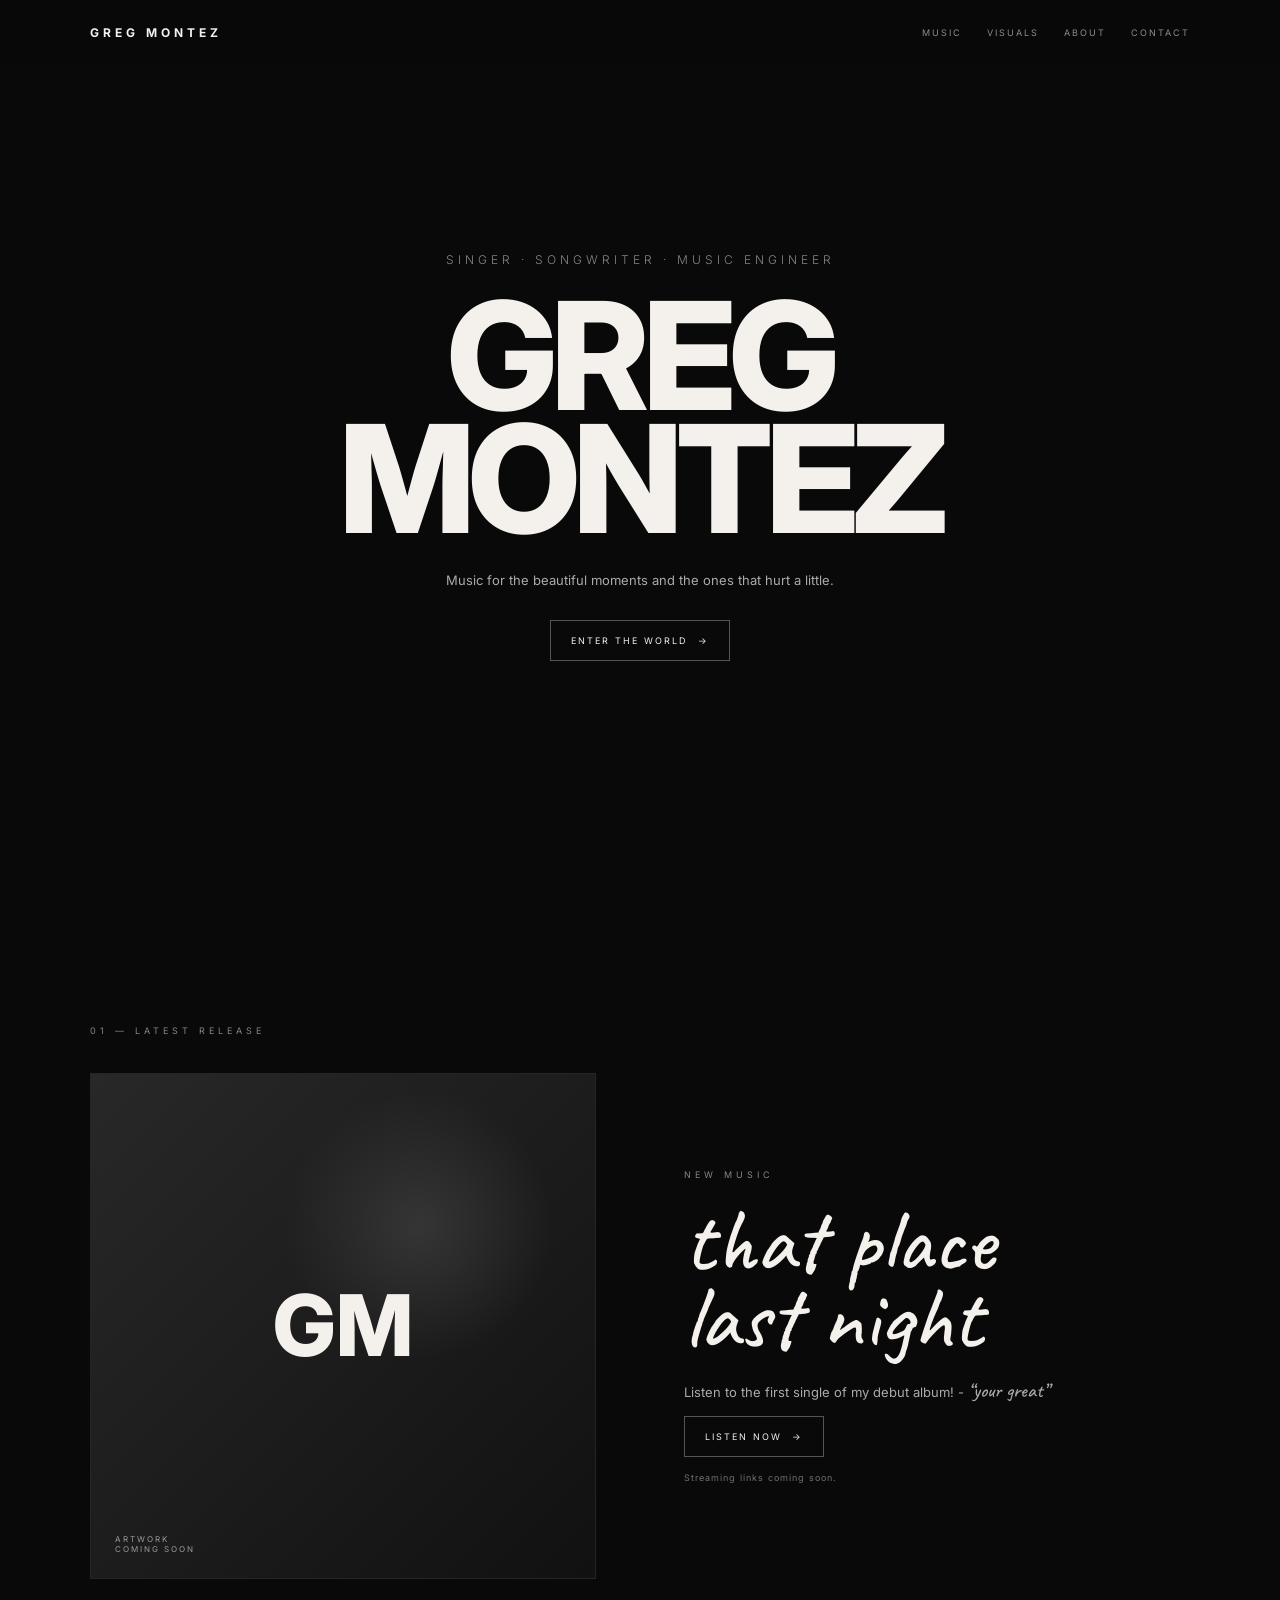
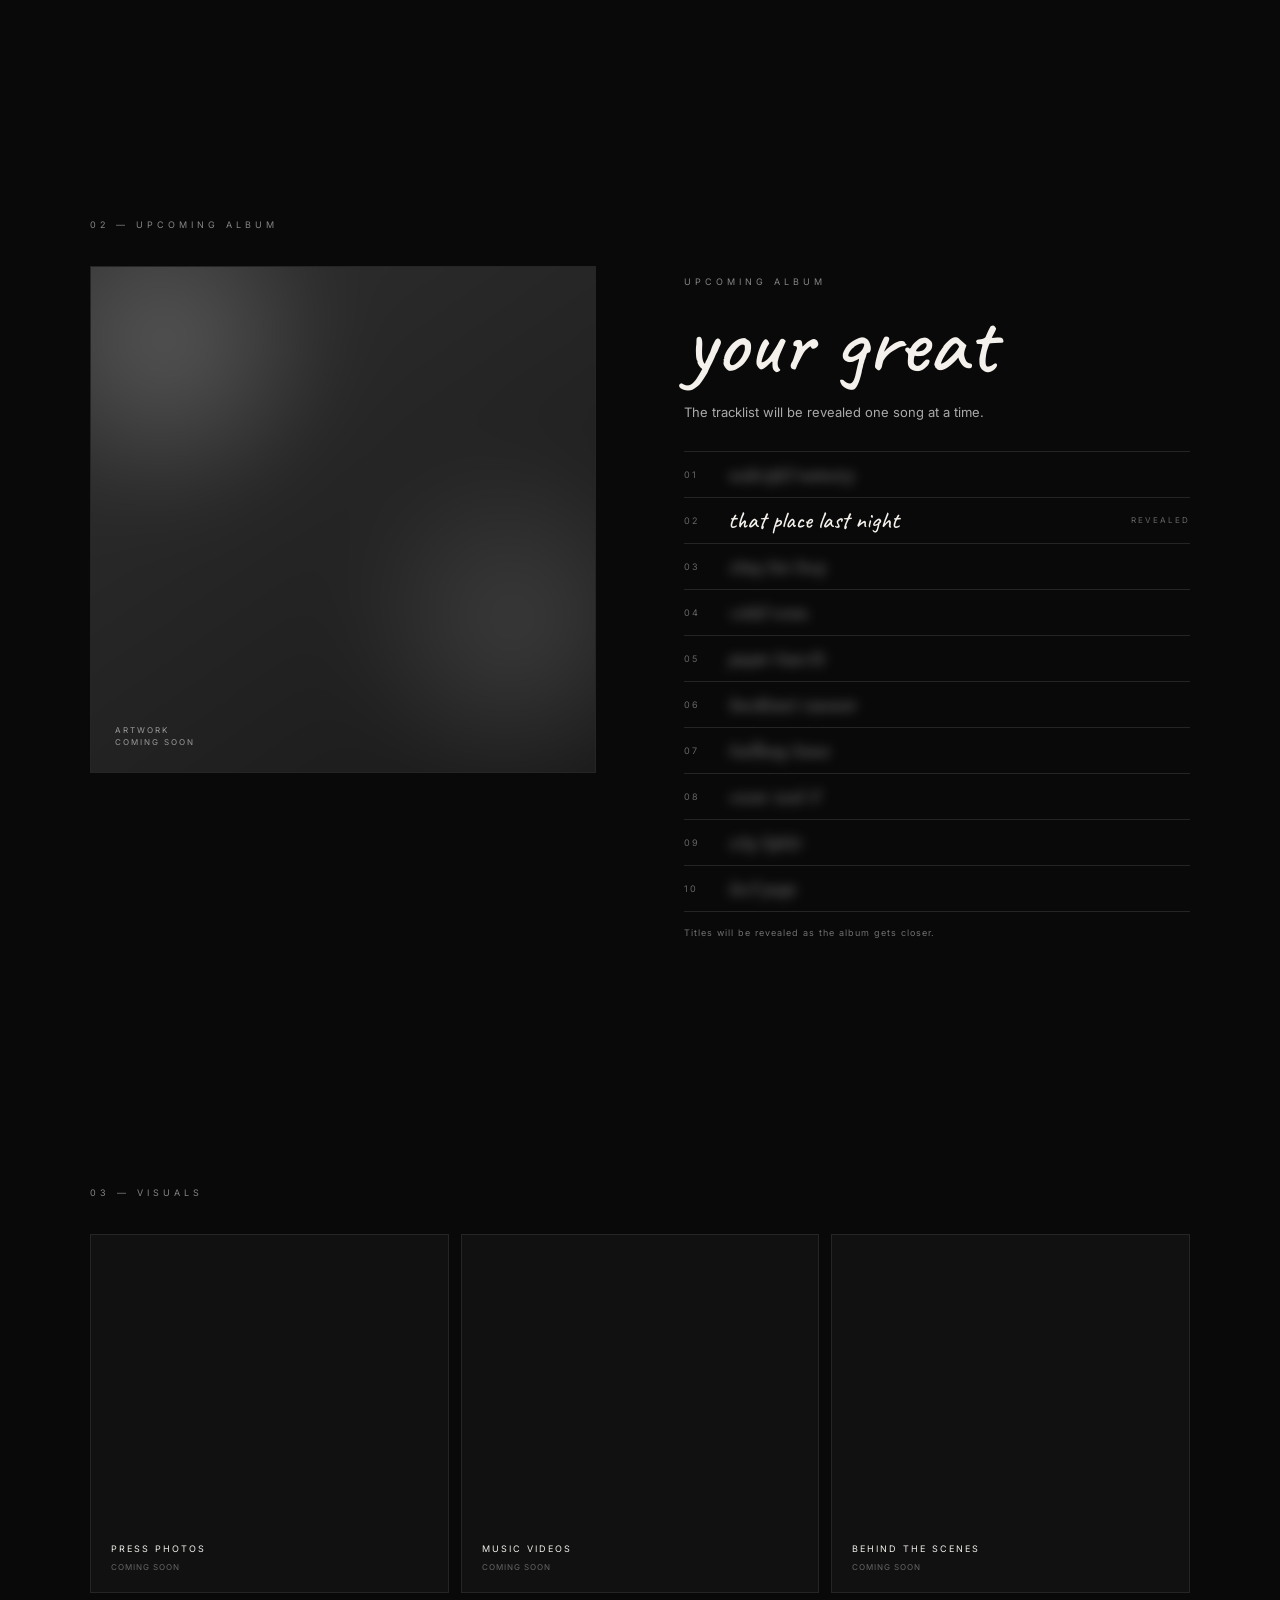
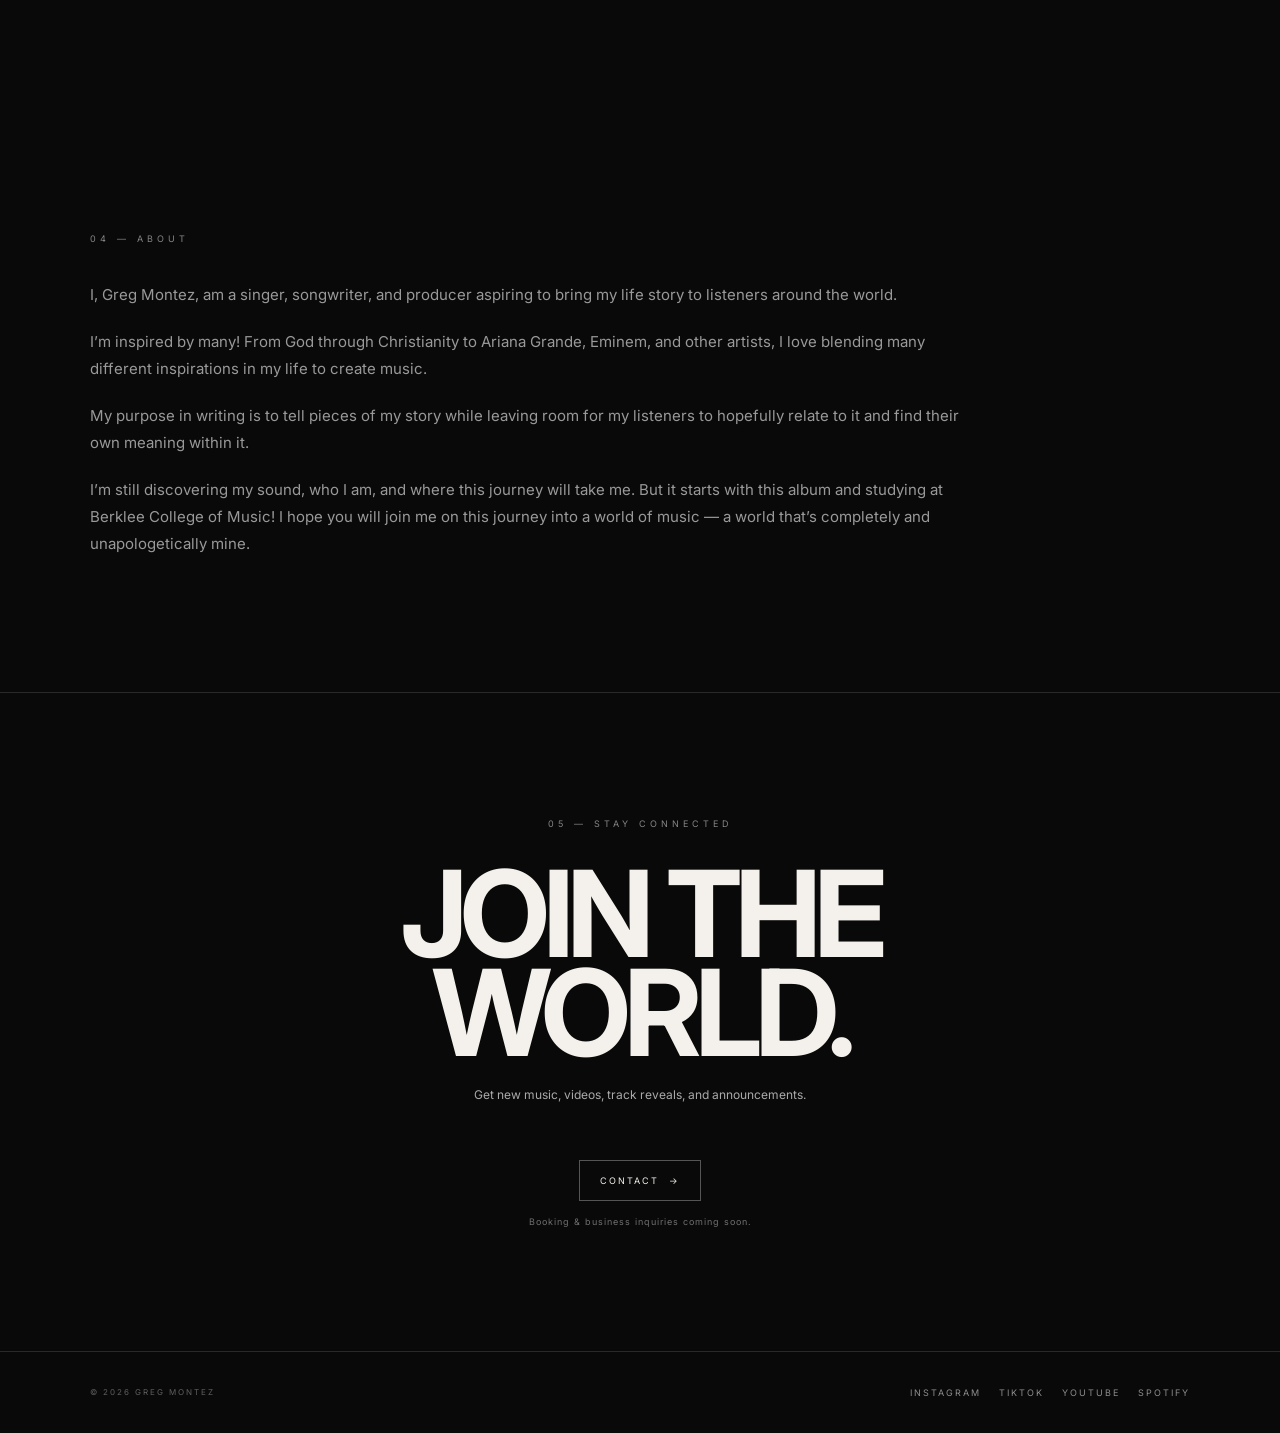
==== index.html @ 272aa6e3 "Add files via upload" ====
<!doctype html>
<html lang="en">
<head>
<meta charset="UTF-8"><meta name="viewport" content="width=device-width,initial-scale=1">
<meta name="description" content="Greg Montez — singer, songwriter, and producer.">
<title>Greg Montez</title>
<link rel="preconnect" href="https://fonts.googleapis.com"><link rel="preconnect" href="https://fonts.gstatic.com" crossorigin>
<link href="https://fonts.googleapis.com/css2?family=Caveat:wght@400;500;600;700&family=Inter:wght@300;400;500;600;700;800&display=swap" rel="stylesheet">
<link rel="stylesheet" href="style.css">
</head><body>
<header class="nav"><a class="logo" href="#home">GREG MONTEZ</a><button class="menu-toggle" aria-label="Open menu" aria-expanded="false">MENU</button><nav class="nav-links"><a href="#music">Music</a><a href="#visuals">Visuals</a><a href="#about">About</a><a href="#contact">Contact</a></nav></header>
<main>
<section id="home" class="hero"><div class="hero-inner reveal"><p class="hero-eyebrow">Singer · Songwriter · Music Engineer</p><h1>GREG<br>MONTEZ</h1><p class="hero-copy">Music for the beautiful moments and the ones that hurt a little.</p><a class="button" href="#music">Enter the world <span>→</span></a></div></section>
<section id="music" class="section release scroll-reveal"><p class="section-label">01 — Latest Release</p><div class="release-grid"><div class="cover-placeholder"><span class="cover-initials">GM</span><small>ARTWORK<br>COMING SOON</small></div><div class="release-copy"><p class="eyebrow">New Music</p><h2 class="music-title">that place<br>last night</h2><p>Listen to the first single of my debut album! - <span class="music-name">“your great”</span></p><a class="button" href="#" data-coming-soon>Listen now <span>→</span></a><p class="coming-note">Streaming links coming soon.</p></div></div></section>

<section id="album" class="section album-section scroll-reveal">
<p class="section-label">02 — Upcoming Album</p>
<div class="album-grid">
  <div class="album-art-wrap">
    <div class="album-art-placeholder" aria-label="Upcoming album artwork coming soon">
      <div class="album-art-blur"></div>
      <span class="album-art-text">ARTWORK<br>COMING SOON</span>
    </div>
  </div>
  <div class="album-details">
    <p class="eyebrow">Upcoming Album</p>
    <h2 class="album-title">your great</h2>
    <p class="album-intro">The tracklist will be revealed one song at a time.</p>
    <ol class="tracklist" aria-label="Upcoming album tracklist">
      <li><span class="track-number">01</span><span class="hidden-track">midnight memory</span></li>
      <li class="revealed-track"><span class="track-number">02</span><span class="revealed-track-title">that place last night</span><span class="track-status">revealed</span></li>
      <li><span class="track-number">03</span><span class="hidden-track">stay too long</span></li>
      <li><span class="track-number">04</span><span class="hidden-track">violet room</span></li>
      <li><span class="track-number">05</span><span class="hidden-track">paper hearts</span></li>
      <li><span class="track-number">06</span><span class="hidden-track">backseat summer</span></li>
      <li><span class="track-number">07</span><span class="hidden-track">halfway home</span></li>
      <li><span class="track-number">08</span><span class="hidden-track">never said it</span></li>
      <li><span class="track-number">09</span><span class="hidden-track">city lights</span></li>
      <li><span class="track-number">10</span><span class="hidden-track">last page</span></li>
    </ol>
    <p class="coming-note">Titles will be revealed as the album gets closer.</p>
  </div>
</div>
</section>

<section id="visuals" class="section scroll-reveal"><p class="section-label">03 — Visuals</p><div class="visual-grid"><a class="visual-card stagger-reveal" href="#" data-coming-soon><span>Press Photos</span><small>Coming soon</small></a><a class="visual-card stagger-reveal" href="#" data-coming-soon><span>Music Videos</span><small>Coming soon</small></a><a class="visual-card stagger-reveal" href="#" data-coming-soon><span>Behind The Scenes</span><small>Coming soon</small></a></div></section>
<section id="about" class="section about scroll-reveal"><p class="section-label">04 — About</p><div class="about-copy">
<p>I, Greg Montez, am a singer, songwriter, and producer aspiring to bring my life story to listeners around the world.</p>
<p>I’m inspired by many! From God through Christianity to Ariana Grande, Eminem, and other artists, I love blending many different inspirations in my life to create music.</p>
<p>My purpose in writing is to tell pieces of my story while leaving room for my listeners to hopefully relate to it and find their own meaning within it.</p>
<p>I’m still discovering my sound, who I am, and where this journey will take me. But it starts with this album and studying at Berklee College of Music! I hope you will join me on this journey into a world of music — a world that’s completely and unapologetically mine.</p>
</div></section>
<section id="contact" class="section contact scroll-reveal"><p class="section-label">05 — Stay Connected</p><h2>JOIN THE<br>WORLD.</h2><p>Get new music, videos, track reveals, and announcements.</p><div class="kit-signup"><script async data-uid="965dc3ef7b" src="https://greg-montez.kit.com/965dc3ef7b/index.js"></script></div><a class="button contact-button" href="#" data-coming-soon>Contact <span>→</span></a><p class="coming-note">Booking &amp; business inquiries coming soon.</p></section>
</main>
<footer class="footer"><span>© 2026 Greg Montez</span><div class="socials" aria-label="Social links"><a href="https://www.instagram.com/gmontesd10/" target="_blank" rel="noopener noreferrer">Instagram</a><a href="#" data-coming-soon>TikTok</a><a href="#" data-coming-soon>YouTube</a><a href="#" data-coming-soon>Spotify</a></div></footer><div class="toast" id="toast"></div><script src="script.js"></script></body></html>
---- style.css ----
*{box-sizing:border-box}:root{--bg:#090909;--text:#f4f1ec;--line:#292929}html{scroll-behavior:smooth}body{margin:0;background:var(--bg);color:var(--text);font-family:Inter,Arial,sans-serif}a{color:inherit}.nav{position:fixed;inset:0 0 auto;z-index:50;display:flex;justify-content:space-between;align-items:center;padding:25px 7%;background:rgba(9,9,9,.86);backdrop-filter:blur(12px)}.logo{font-size:12px;font-weight:700;letter-spacing:4px;text-decoration:none}.nav-links{display:flex;gap:25px}.nav-links a,.socials a{color:#8d8d8d;font-size:9px;letter-spacing:2px;text-transform:uppercase;text-decoration:none}.menu-toggle{display:none;background:none;border:0;color:var(--text);font-size:9px;letter-spacing:2px}.hero{min-height:100vh;display:grid;place-items:center;padding:120px 7%;text-align:center}.hero-inner{max-width:1000px}.hero-eyebrow{color:#858585;font-size:12px;font-weight:300;letter-spacing:4px;line-height:1.5;text-transform:uppercase}.eyebrow,.section-label{color:#858585;font-size:9px;letter-spacing:4px;line-height:1.5;text-transform:uppercase}.hero h1{margin:25px 0 30px;font-size:clamp(62px,12vw,150px);line-height:.82;letter-spacing:-7px;font-weight:800}.hero-copy{max-width:500px;margin:0 auto 30px;color:#aaa;font-size:13px;line-height:1.6}.button{display:inline-flex;align-items:center;gap:10px;padding:14px 20px;border:1px solid #555;font-size:9px;letter-spacing:2px;text-transform:uppercase;text-decoration:none}.button:hover{background:var(--text);color:#090909}.section{padding:115px 7%}.release-grid{display:grid;grid-template-columns:1fr 1fr;gap:8%;align-items:center;margin-top:35px}.cover-placeholder{position:relative;aspect-ratio:1;display:grid;place-items:center;background:radial-gradient(circle at 65% 30%,#353535 0,transparent 28%),linear-gradient(135deg,#282828,#111);border:1px solid #252525}.cover-initials{font-size:clamp(50px,8vw,85px);font-weight:800}.cover-placeholder small{position:absolute;bottom:24px;left:24px;color:#999;font-size:8px;letter-spacing:2px}.release-copy{max-width:510px}.music-title{margin:20px 0 25px;font-family:"Caveat",cursive;font-size:clamp(58px,7vw,96px);font-weight:500;line-height:.86;letter-spacing:0}.music-name{font-family:"Caveat",cursive;font-size:1.55em;line-height:0;font-weight:500;letter-spacing:0}.release-copy>p:not(.eyebrow):not(.coming-note){color:#aaa;font-size:13px;line-height:1.7}.coming-note,.form-message{color:#707070;font-size:9px;letter-spacing:1px;margin-top:15px}.visual-grid{display:grid;grid-template-columns:repeat(3,1fr);gap:12px;margin-top:35px}.visual-card{aspect-ratio:1;display:flex;flex-direction:column;justify-content:flex-end;padding:20px;border:1px solid #252525;background:#111;text-decoration:none}.visual-card span{font-size:9px;letter-spacing:2px;text-transform:uppercase}.visual-card small{margin-top:8px;color:#666;font-size:8px;letter-spacing:1px;text-transform:uppercase}.about-copy{max-width:900px;margin-top:35px;color:#999;font-size:15px;line-height:1.8}.about-copy p{margin:0 0 20px}.contact{border-top:1px solid var(--line);border-bottom:1px solid var(--line);text-align:center}.contact h2{margin:35px 0 25px;font-size:clamp(55px,10vw,120px);line-height:.82;letter-spacing:-7px}.contact>p:not(.section-label):not(.form-message):not(.coming-note){color:#aaa;font-size:12px}.signup{display:flex;width:min(420px,100%);margin:28px auto 0}.signup input{flex:1;min-width:0;padding:13px 15px;border:1px solid #555;border-right:0;background:transparent;color:white}.signup button{padding:13px 17px;border:1px solid #555;background:transparent;color:white;text-transform:uppercase}.contact-button{margin-top:30px}.footer{display:flex;justify-content:space-between;padding:35px 7%;color:#5f5f5f;font-size:8px;letter-spacing:2px;text-transform:uppercase}.socials{display:flex;gap:18px}.toast{position:fixed;left:50%;bottom:25px;transform:translate(-50%,20px);padding:12px 18px;border:1px solid #444;background:#111;opacity:0}.toast.show{opacity:1;transform:translate(-50%,0)}
.album-grid{
  display:grid;
  grid-template-columns:1fr 1fr;
  gap:8%;
  align-items:start;
  margin-top:35px;
}
.album-art-wrap{position:relative}
.album-art-placeholder{
  position:relative;
  aspect-ratio:1;
  overflow:hidden;
  border:1px solid #252525;
  background:
    radial-gradient(circle at 30% 35%,rgba(255,255,255,.15),transparent 24%),
    radial-gradient(circle at 70% 60%,rgba(255,255,255,.09),transparent 28%),
    linear-gradient(135deg,#2a2a2a,#111);
}
.album-art-blur{
  position:absolute;
  inset:-12%;
  background:
    radial-gradient(circle at 25% 25%,rgba(255,255,255,.2),transparent 24%),
    radial-gradient(circle at 75% 65%,rgba(255,255,255,.13),transparent 26%),
    linear-gradient(145deg,#333,#151515);
  filter:blur(28px);
  transform:scale(1.12);
}
.album-art-text{
  position:absolute;
  left:24px;
  bottom:24px;
  z-index:2;
  color:#9a9a9a;
  font-size:8px;
  line-height:1.5;
  letter-spacing:2px;
}
.album-details{max-width:560px}
.album-title{
  margin:15px 0 18px;
  font-family:"Caveat",cursive;
  font-size:clamp(58px,7vw,96px);
  font-weight:500;
  line-height:.88;
  letter-spacing:0;
}
.album-intro{
  color:#aaa;
  font-size:13px;
  line-height:1.7;
  margin:0 0 28px;
}
.tracklist{
  list-style:none;
  padding:0;
  margin:0;
  border-top:1px solid #252525;
}
.tracklist li{
  display:grid;
  grid-template-columns:44px 1fr;
  align-items:center;
  min-height:46px;
  border-bottom:1px solid #252525;
}
.track-number{
  color:#666;
  font-size:9px;
  letter-spacing:2px;
}
.hidden-track{
  display:inline-block;
  width:max-content;
  max-width:100%;
  color:#bdbdbd;
  font-family:"Caveat",cursive;
  font-size:22px;
  line-height:1;
  filter:blur(6px);
  opacity:.72;
  user-select:none;
}

@media(max-width:700px){.menu-toggle{display:block}.nav-links{position:absolute;top:62px;left:6%;right:6%;display:none;flex-direction:column;background:#0b0b0b}.nav-links.open{display:flex}.nav-links a{padding:14px 18px}.release-grid{grid-template-columns:1fr}.album-grid{grid-template-columns:1fr;gap:45px}.visual-grid{grid-template-columns:1fr 1fr}.section{padding:90px 6%}.about-copy{font-size:14px}.footer{flex-direction:column;gap:20px}}@media(max-width:440px){.visual-grid{grid-template-columns:1fr}.signup{flex-direction:column}.signup input{border-right:1px solid #555}.signup button{margin-top:8px}}

/* Revealed album track */
.revealed-track{
  grid-template-columns:44px 1fr auto !important;
}
.revealed-track-title{
  font-family:"Caveat",cursive;
  font-size:24px;
  font-weight:500;
  line-height:1;
  color:#f4f1ec;
}
.track-status{
  color:#666;
  font-size:8px;
  letter-spacing:2px;
  text-transform:uppercase;
}

/* Scroll animations */
.scroll-reveal,
.stagger-reveal{
  opacity:0;
  transform:translateY(22px);
  transition:opacity .75s ease, transform .75s ease;
}
.scroll-reveal.is-visible,
.stagger-reveal.is-visible{
  opacity:1;
  transform:translateY(0);
}
.visual-card.stagger-reveal:nth-child(2){transition-delay:.08s}
.visual-card.stagger-reveal:nth-child(3){transition-delay:.16s}

/* Small polish for active social/footer links */
.socials a{
  position:relative;
}
.socials a::after{
  content:"";
  position:absolute;
  left:0;
  bottom:-5px;
  width:100%;
  height:1px;
  background:currentColor;
  transform:scaleX(0);
  transform-origin:left;
  transition:transform .2s ease;
}
.socials a:hover::after{transform:scaleX(1)}

.kit-signup{width:min(520px,100%);margin:28px auto 0;text-align:left}
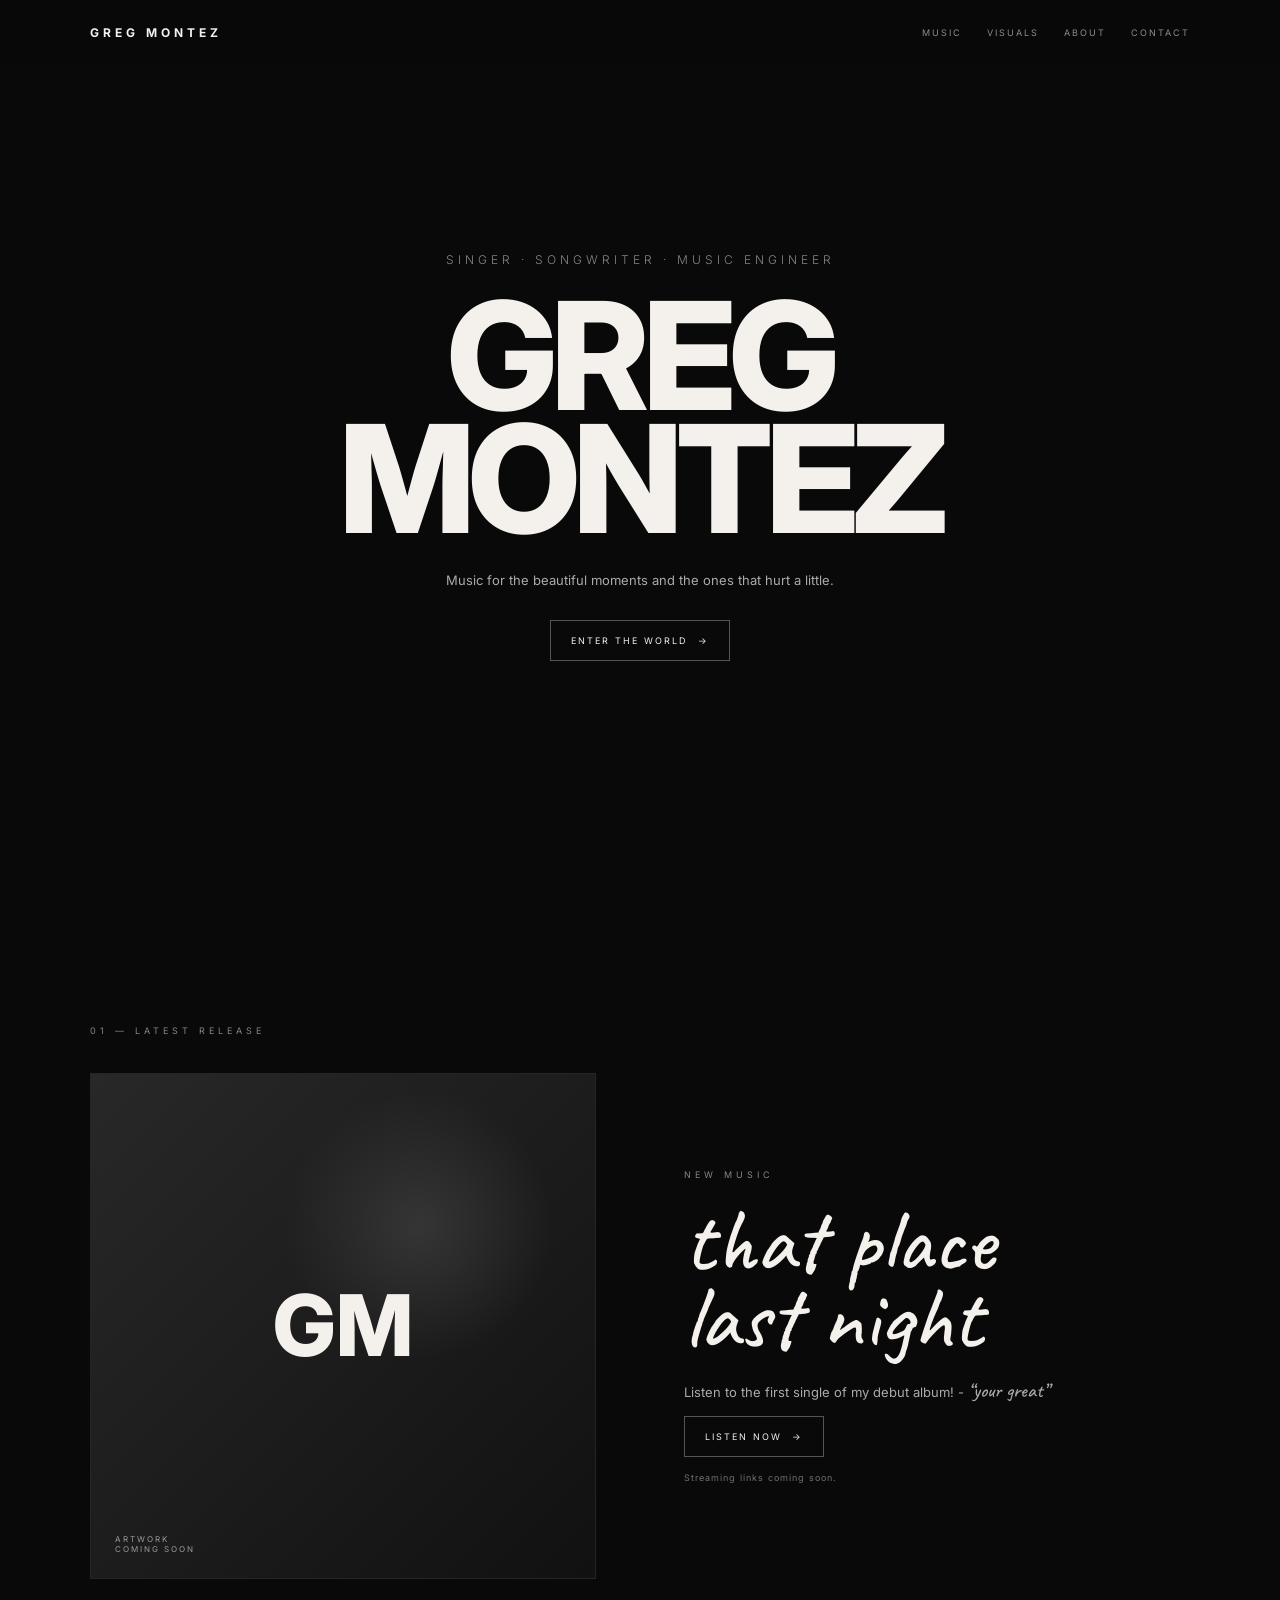
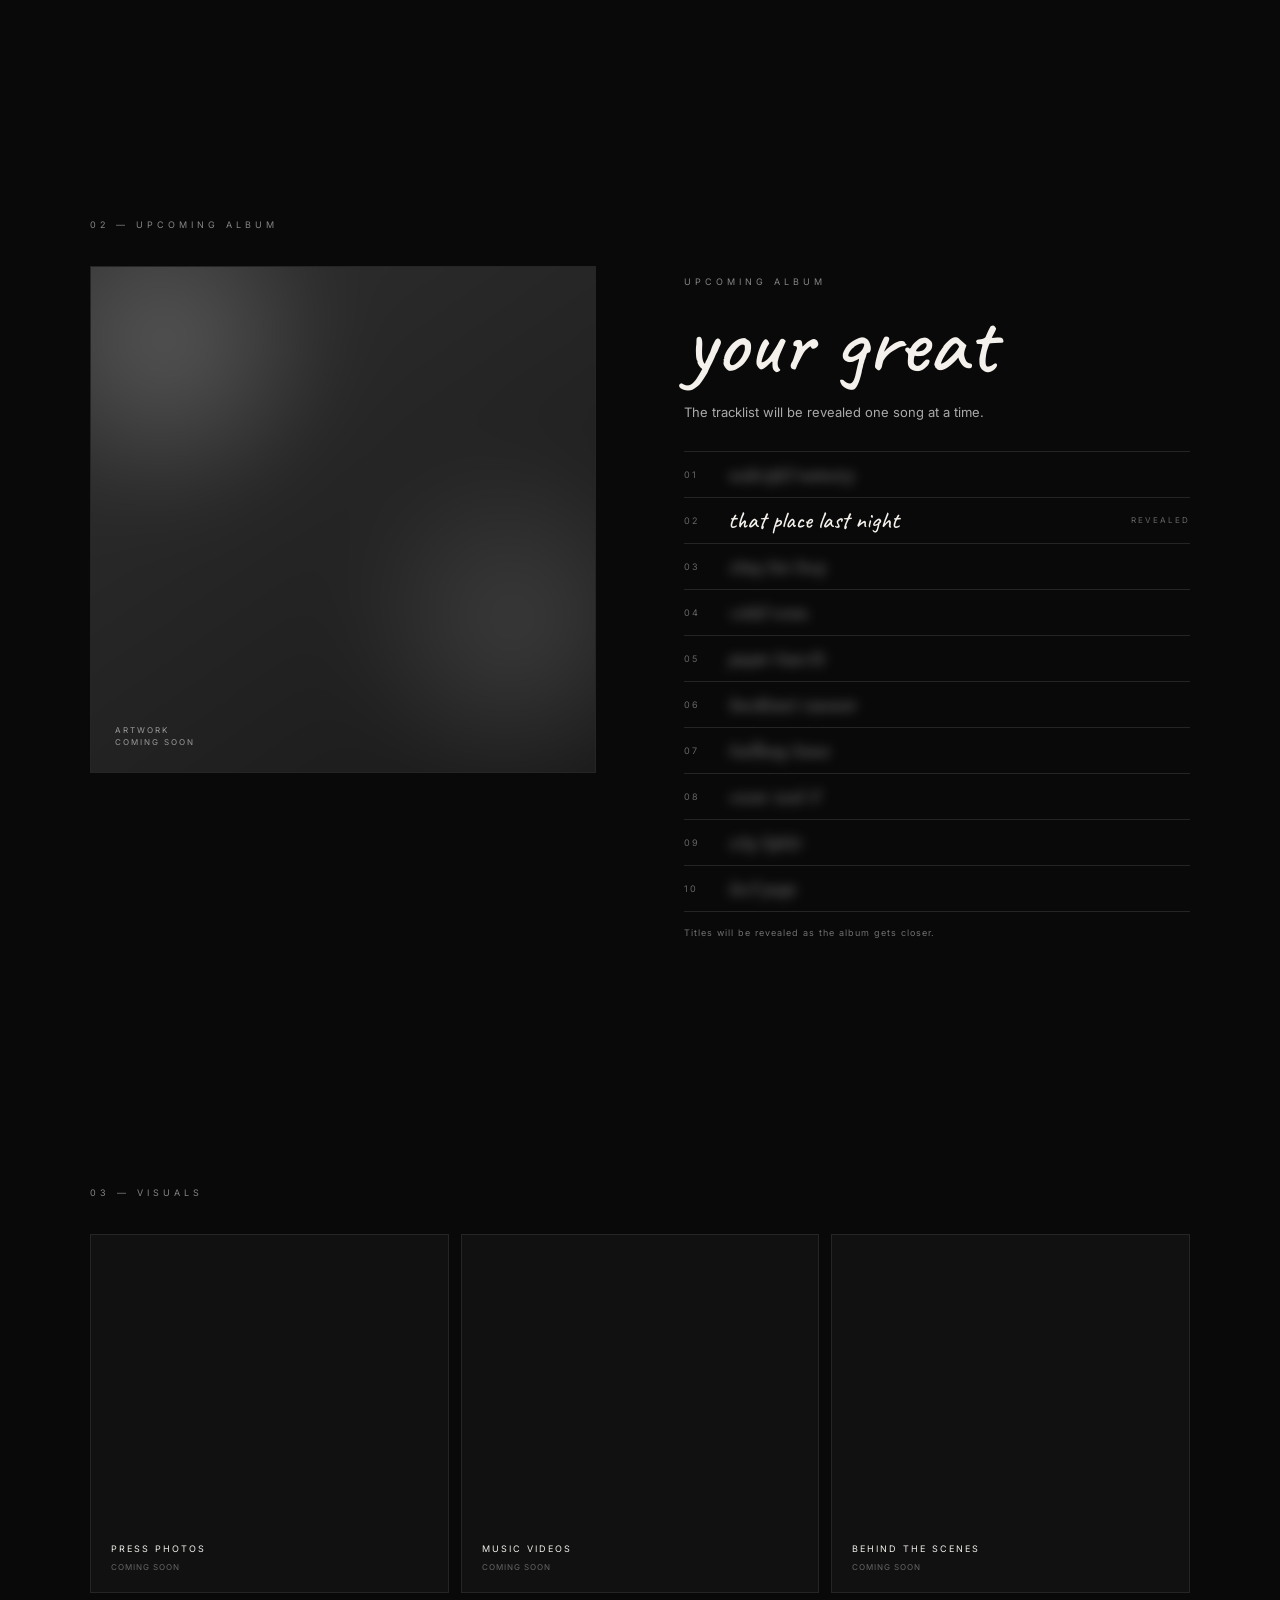
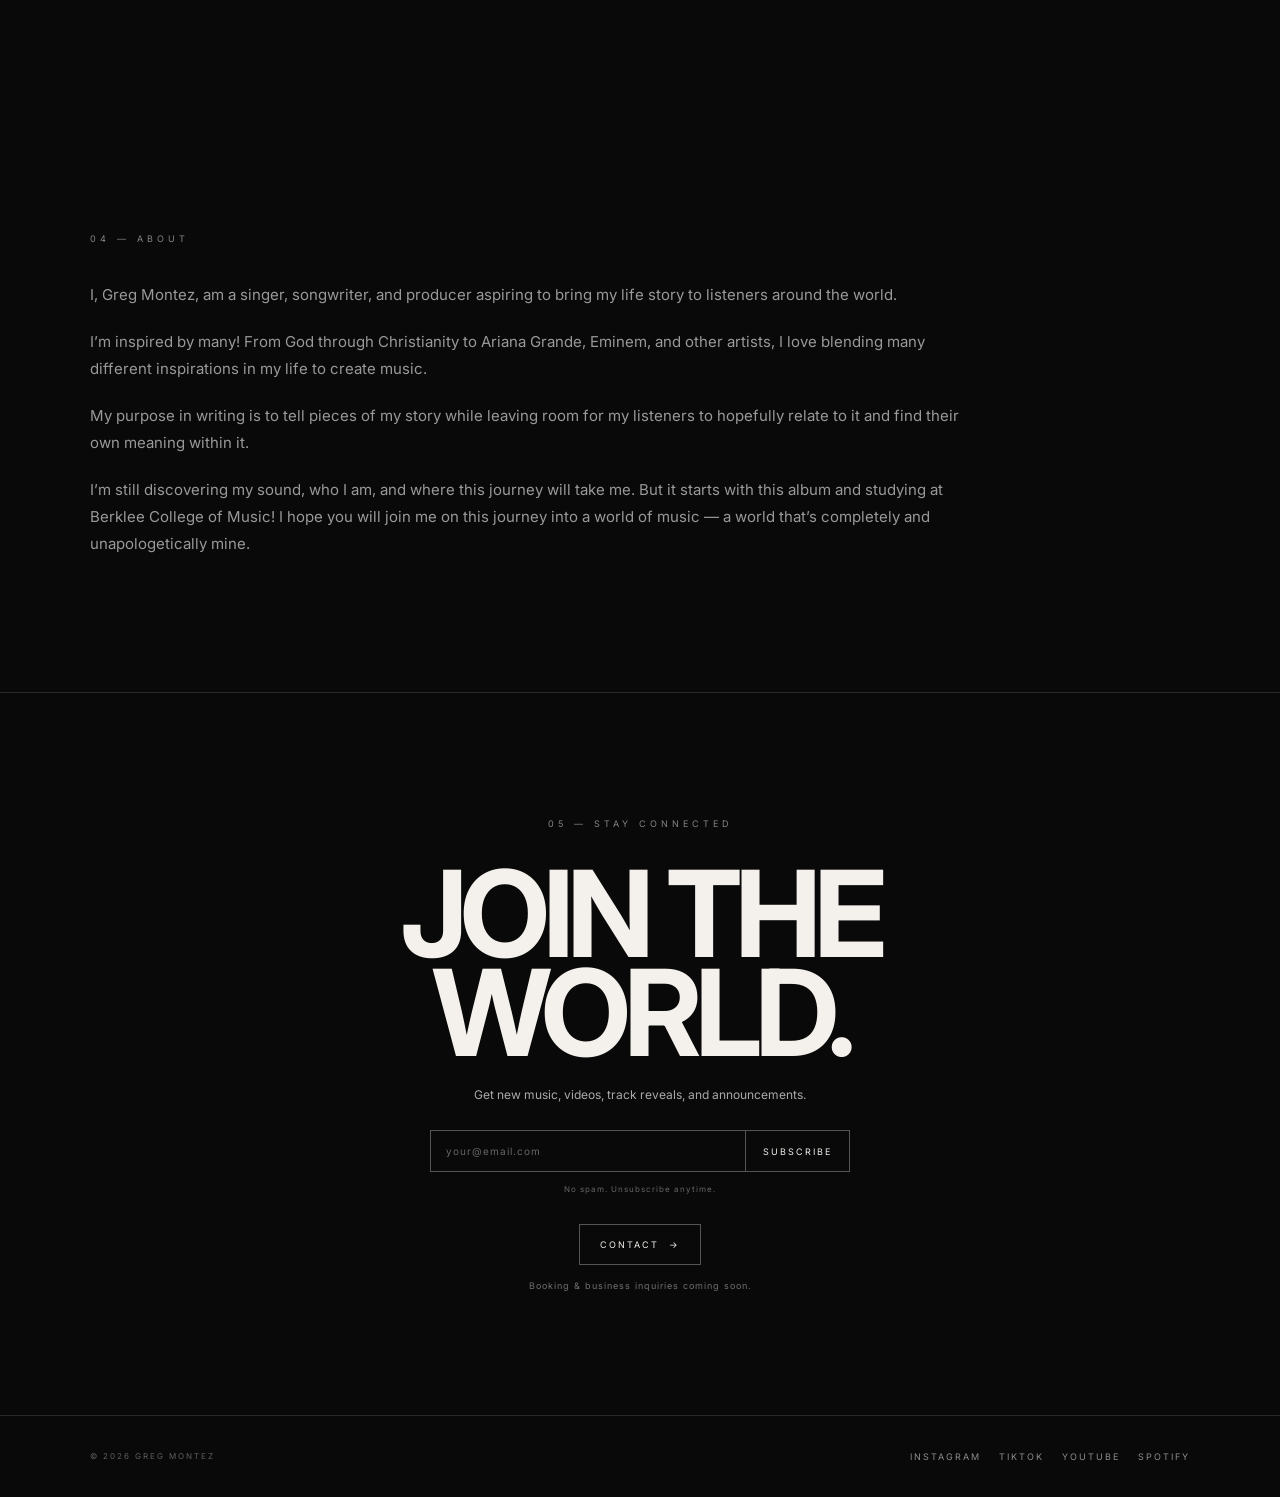
==== commit 790247a0: "Add files via upload" ====
--- a/index.html
+++ b/index.html
@@ -50,6 +50,18 @@
 <p>My purpose in writing is to tell pieces of my story while leaving room for my listeners to hopefully relate to it and find their own meaning within it.</p>
 <p>I’m still discovering my sound, who I am, and where this journey will take me. But it starts with this album and studying at Berklee College of Music! I hope you will join me on this journey into a world of music — a world that’s completely and unapologetically mine.</p>
 </div></section>
-<section id="contact" class="section contact scroll-reveal"><p class="section-label">05 — Stay Connected</p><h2>JOIN THE<br>WORLD.</h2><p>Get new music, videos, track reveals, and announcements.</p><div class="kit-signup"><script async data-uid="965dc3ef7b" src="https://greg-montez.kit.com/965dc3ef7b/index.js"></script></div><a class="button contact-button" href="#" data-coming-soon>Contact <span>→</span></a><p class="coming-note">Booking &amp; business inquiries coming soon.</p></section>
+<section id="contact" class="section contact scroll-reveal"><p class="section-label">05 — Stay Connected</p><h2>JOIN THE<br>WORLD.</h2><p>Get new music, videos, track reveals, and announcements.</p><div class="kit-signup">
+<form action="https://app.kit.com/forms/9789017/subscriptions"
+      class="signup real-signup"
+      method="post"
+      data-sv-form="9789017"
+      data-uid="965dc3ef7b"
+      data-format="inline"
+      data-version="5">
+  <input name="email_address" type="email" placeholder="your@email.com" aria-label="Email Address" required>
+  <button type="submit">Subscribe</button>
+</form>
+<p class="signup-note">No spam. Unsubscribe anytime.</p>
+</div><a class="button contact-button" href="#" data-coming-soon>Contact <span>→</span></a><p class="coming-note">Booking &amp; business inquiries coming soon.</p></section>
 </main>
-<footer class="footer"><span>© 2026 Greg Montez</span><div class="socials" aria-label="Social links"><a href="https://www.instagram.com/gmontesd10/" target="_blank" rel="noopener noreferrer">Instagram</a><a href="#" data-coming-soon>TikTok</a><a href="#" data-coming-soon>YouTube</a><a href="#" data-coming-soon>Spotify</a></div></footer><div class="toast" id="toast"></div><script src="script.js"></script></body></html>+<footer class="footer"><span>© 2026 Greg Montez</span><div class="socials" aria-label="Social links"><a href="https://www.instagram.com/gmontesd10/" target="_blank" rel="noopener noreferrer">Instagram</a><a href="#" data-coming-soon>TikTok</a><a href="#" data-coming-soon>YouTube</a><a href="#" data-coming-soon>Spotify</a></div></footer><div class="toast" id="toast"></div><script src="script.js"></script><script src="https://f.convertkit.com/ckjs/ck.5.js"></script></body></html>
--- a/style.css
+++ b/style.css
@@ -137,3 +137,158 @@
 .socials a:hover::after{transform:scaleX(1)}
 
 .kit-signup{width:min(520px,100%);margin:28px auto 0;text-align:left}
+
+
+/* Kit form — styled to match the original Join the World signup */
+.kit-signup{
+  width:min(420px,100%);
+  margin:28px auto 0;
+  text-align:left;
+}
+
+/* Kit commonly injects these form classes */
+.kit-signup .formkit-form{
+  margin:0 !important;
+  padding:0 !important;
+  max-width:none !important;
+  background:transparent !important;
+  border:0 !important;
+  box-shadow:none !important;
+  font-family:"Inter",Arial,sans-serif !important;
+}
+.kit-signup .formkit-fields{
+  display:flex !important;
+  align-items:stretch !important;
+  margin:0 !important;
+  padding:0 !important;
+}
+.kit-signup .formkit-field{
+  flex:1 1 auto !important;
+  margin:0 !important;
+}
+.kit-signup .formkit-input{
+  width:100% !important;
+  height:42px !important;
+  margin:0 !important;
+  padding:13px 15px !important;
+  border:1px solid #555 !important;
+  border-right:0 !important;
+  border-radius:0 !important;
+  outline:none !important;
+  background:transparent !important;
+  color:#f4f1ec !important;
+  font-family:"Inter",Arial,sans-serif !important;
+  font-size:10px !important;
+  letter-spacing:1px !important;
+  box-shadow:none !important;
+}
+.kit-signup .formkit-input::placeholder{
+  color:#666 !important;
+}
+.kit-signup .formkit-submit{
+  height:42px !important;
+  margin:0 !important;
+  padding:0 17px !important;
+  border:1px solid #555 !important;
+  border-radius:0 !important;
+  background:transparent !important;
+  color:#f4f1ec !important;
+  font-family:"Inter",Arial,sans-serif !important;
+  font-size:9px !important;
+  font-weight:400 !important;
+  letter-spacing:2px !important;
+  text-transform:uppercase !important;
+  box-shadow:none !important;
+  cursor:pointer !important;
+}
+.kit-signup .formkit-submit:hover{
+  background:#f4f1ec !important;
+  color:#090909 !important;
+}
+.kit-signup .formkit-submit > span{
+  padding:0 !important;
+  background:transparent !important;
+}
+.kit-signup .formkit-alert{
+  margin-top:12px !important;
+  color:#8d8d8d !important;
+  font-size:9px !important;
+  letter-spacing:1px !important;
+  background:transparent !important;
+  border:0 !important;
+}
+.kit-signup .formkit-powered-by-convertkit-container,
+.kit-signup .formkit-powered-by-convertkit{
+  opacity:.35 !important;
+  font-size:8px !important;
+}
+
+@media(max-width:440px){
+  .kit-signup .formkit-fields{
+    flex-direction:column !important;
+  }
+  .kit-signup .formkit-input{
+    border-right:1px solid #555 !important;
+  }
+  .kit-signup .formkit-submit{
+    margin-top:8px !important;
+  }
+}
+
+/* Clean custom Kit signup — same look as the original site form */
+.kit-signup{
+  width:min(420px,100%);
+  margin:28px auto 0;
+  text-align:center;
+}
+.real-signup{
+  display:flex;
+  width:100%;
+  margin:0;
+}
+.real-signup input{
+  flex:1;
+  min-width:0;
+  height:42px;
+  padding:13px 15px;
+  border:1px solid #555;
+  border-right:0;
+  border-radius:0;
+  outline:none;
+  background:transparent;
+  color:#f4f1ec;
+  font-family:"Inter",Arial,sans-serif;
+  font-size:10px;
+  letter-spacing:1px;
+  box-shadow:none;
+}
+.real-signup input::placeholder{color:#666}
+.real-signup button{
+  height:42px;
+  padding:0 17px;
+  border:1px solid #555;
+  border-radius:0;
+  background:transparent;
+  color:#f4f1ec;
+  font-family:"Inter",Arial,sans-serif;
+  font-size:9px;
+  font-weight:400;
+  letter-spacing:2px;
+  text-transform:uppercase;
+  cursor:pointer;
+}
+.real-signup button:hover{
+  background:#f4f1ec;
+  color:#090909;
+}
+.signup-note{
+  margin:12px 0 0 !important;
+  color:#666 !important;
+  font-size:8px !important;
+  letter-spacing:1px;
+}
+@media(max-width:440px){
+  .real-signup{flex-direction:column}
+  .real-signup input{border-right:1px solid #555}
+  .real-signup button{margin-top:8px}
+}
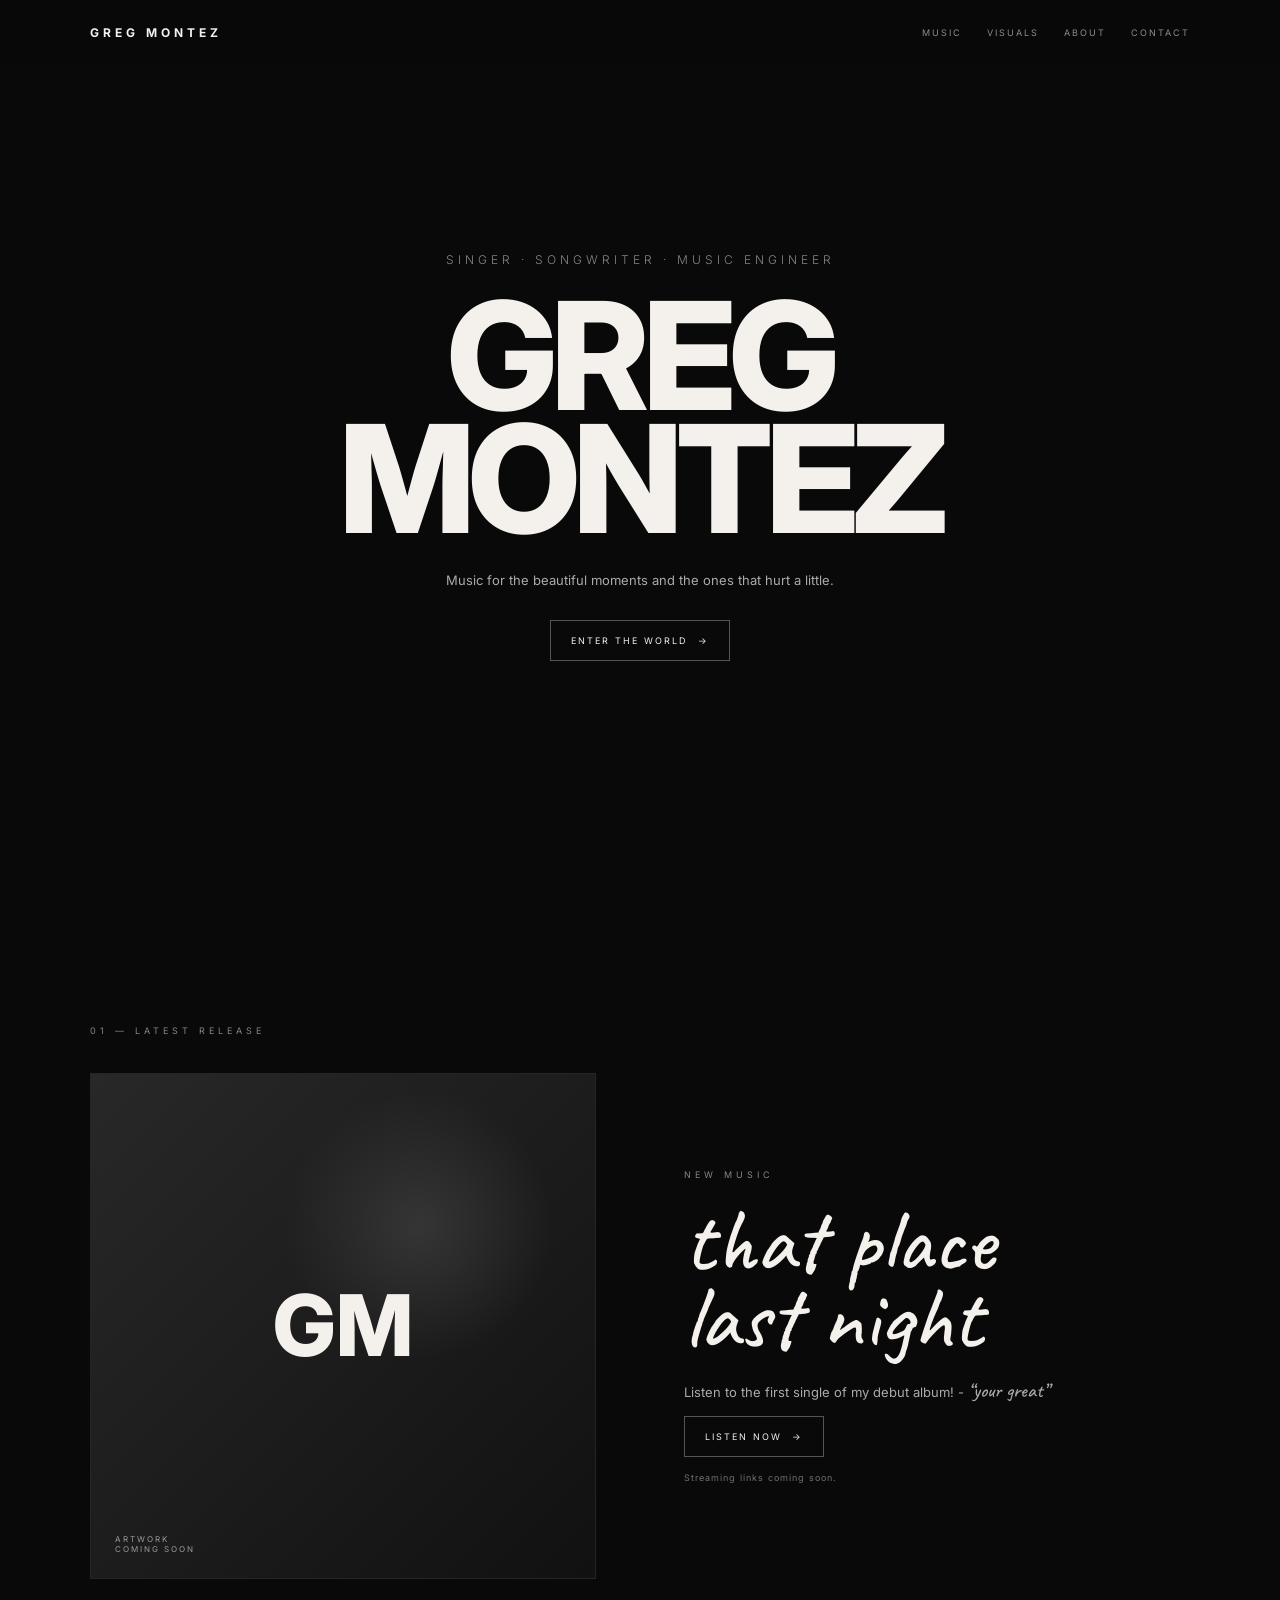
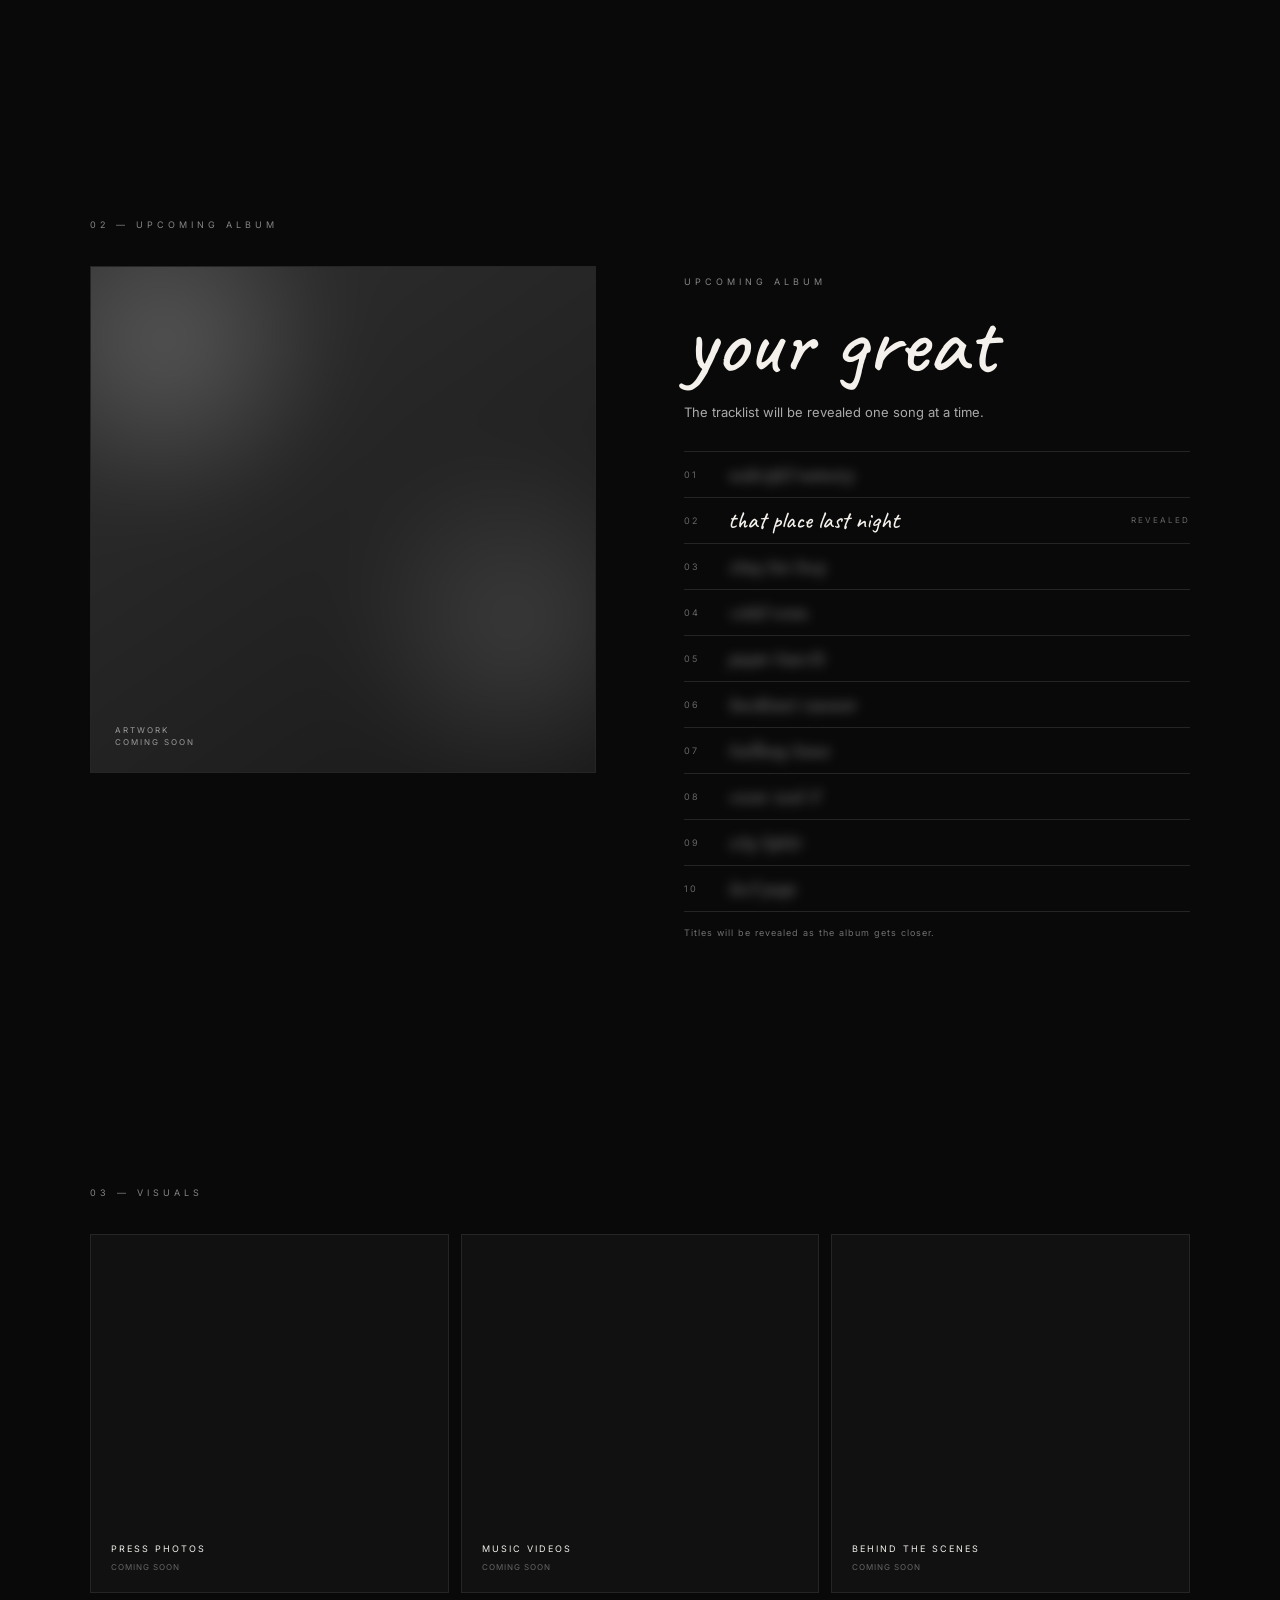
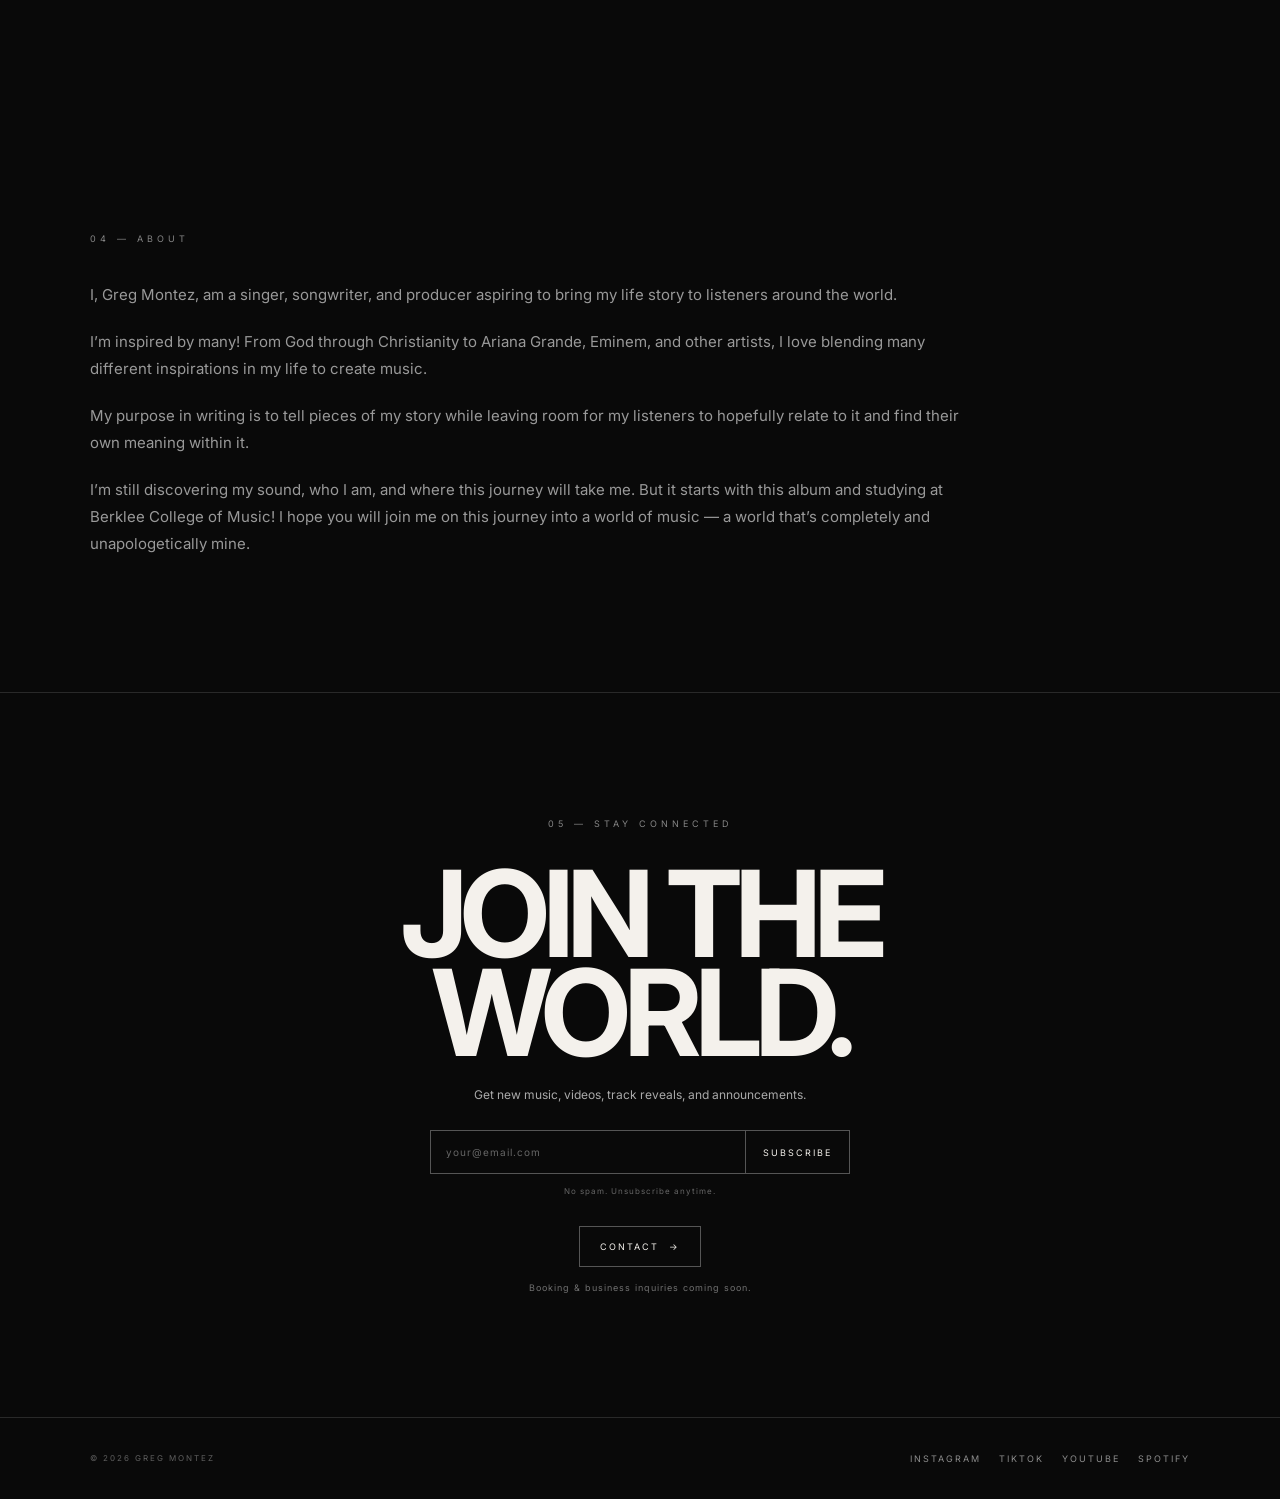
==== commit 261052ed: "Add files via upload" ====
--- a/index.html
+++ b/index.html
@@ -53,15 +53,11 @@
 <section id="contact" class="section contact scroll-reveal"><p class="section-label">05 — Stay Connected</p><h2>JOIN THE<br>WORLD.</h2><p>Get new music, videos, track reveals, and announcements.</p><div class="kit-signup">
 <form action="https://app.kit.com/forms/9789017/subscriptions"
       class="signup real-signup"
-      method="post"
-      data-sv-form="9789017"
-      data-uid="965dc3ef7b"
-      data-format="inline"
-      data-version="5">
+      method="post">
   <input name="email_address" type="email" placeholder="your@email.com" aria-label="Email Address" required>
   <button type="submit">Subscribe</button>
 </form>
 <p class="signup-note">No spam. Unsubscribe anytime.</p>
 </div><a class="button contact-button" href="#" data-coming-soon>Contact <span>→</span></a><p class="coming-note">Booking &amp; business inquiries coming soon.</p></section>
 </main>
-<footer class="footer"><span>© 2026 Greg Montez</span><div class="socials" aria-label="Social links"><a href="https://www.instagram.com/gmontesd10/" target="_blank" rel="noopener noreferrer">Instagram</a><a href="#" data-coming-soon>TikTok</a><a href="#" data-coming-soon>YouTube</a><a href="#" data-coming-soon>Spotify</a></div></footer><div class="toast" id="toast"></div><script src="script.js"></script><script src="https://f.convertkit.com/ckjs/ck.5.js"></script></body></html>+<footer class="footer"><span>© 2026 Greg Montez</span><div class="socials" aria-label="Social links"><a href="https://www.instagram.com/gmontesd10/" target="_blank" rel="noopener noreferrer">Instagram</a><a href="#" data-coming-soon>TikTok</a><a href="#" data-coming-soon>YouTube</a><a href="#" data-coming-soon>Spotify</a></div></footer><div class="toast" id="toast"></div><script src="script.js"></script></body></html>
--- a/style.css
+++ b/style.css
@@ -292,3 +292,42 @@
   .real-signup input{border-right:1px solid #555}
   .real-signup button{margin-top:8px}
 }
+
+
+/* v10 signup fix: prevent Kit from rebuilding the form and keep one clean box */
+.real-signup{
+  display:flex !important;
+  width:100% !important;
+  margin:0 !important;
+  border:1px solid #555 !important;
+}
+.real-signup input{
+  flex:1 1 auto !important;
+  min-width:0 !important;
+  height:42px !important;
+  margin:0 !important;
+  padding:13px 15px !important;
+  border:0 !important;
+  border-radius:0 !important;
+  background:transparent !important;
+  color:#f4f1ec !important;
+}
+.real-signup button{
+  flex:0 0 auto !important;
+  height:42px !important;
+  margin:0 !important;
+  padding:0 17px !important;
+  border:0 !important;
+  border-left:1px solid #555 !important;
+  border-radius:0 !important;
+  background:transparent !important;
+  color:#f4f1ec !important;
+}
+@media(max-width:440px){
+  .real-signup{flex-direction:column !important}
+  .real-signup button{
+    margin:0 !important;
+    border-left:0 !important;
+    border-top:1px solid #555 !important;
+  }
+}
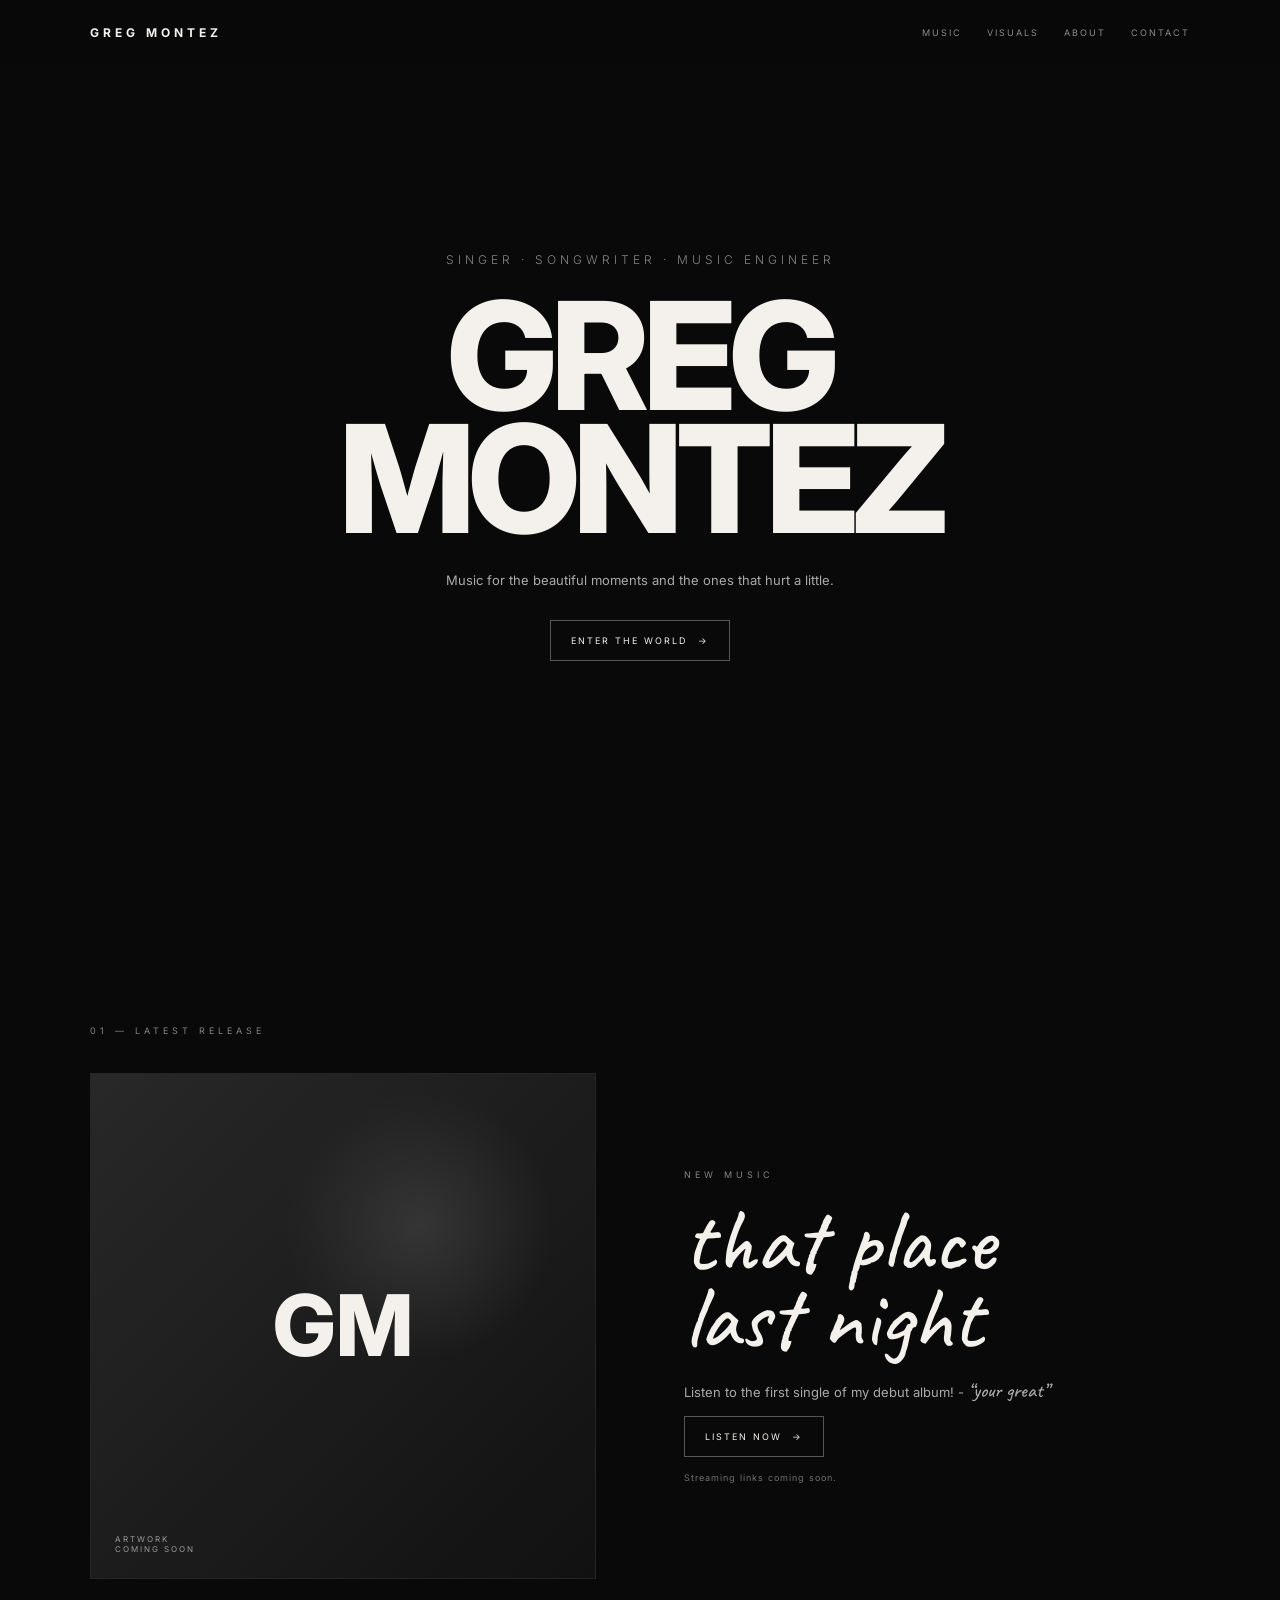
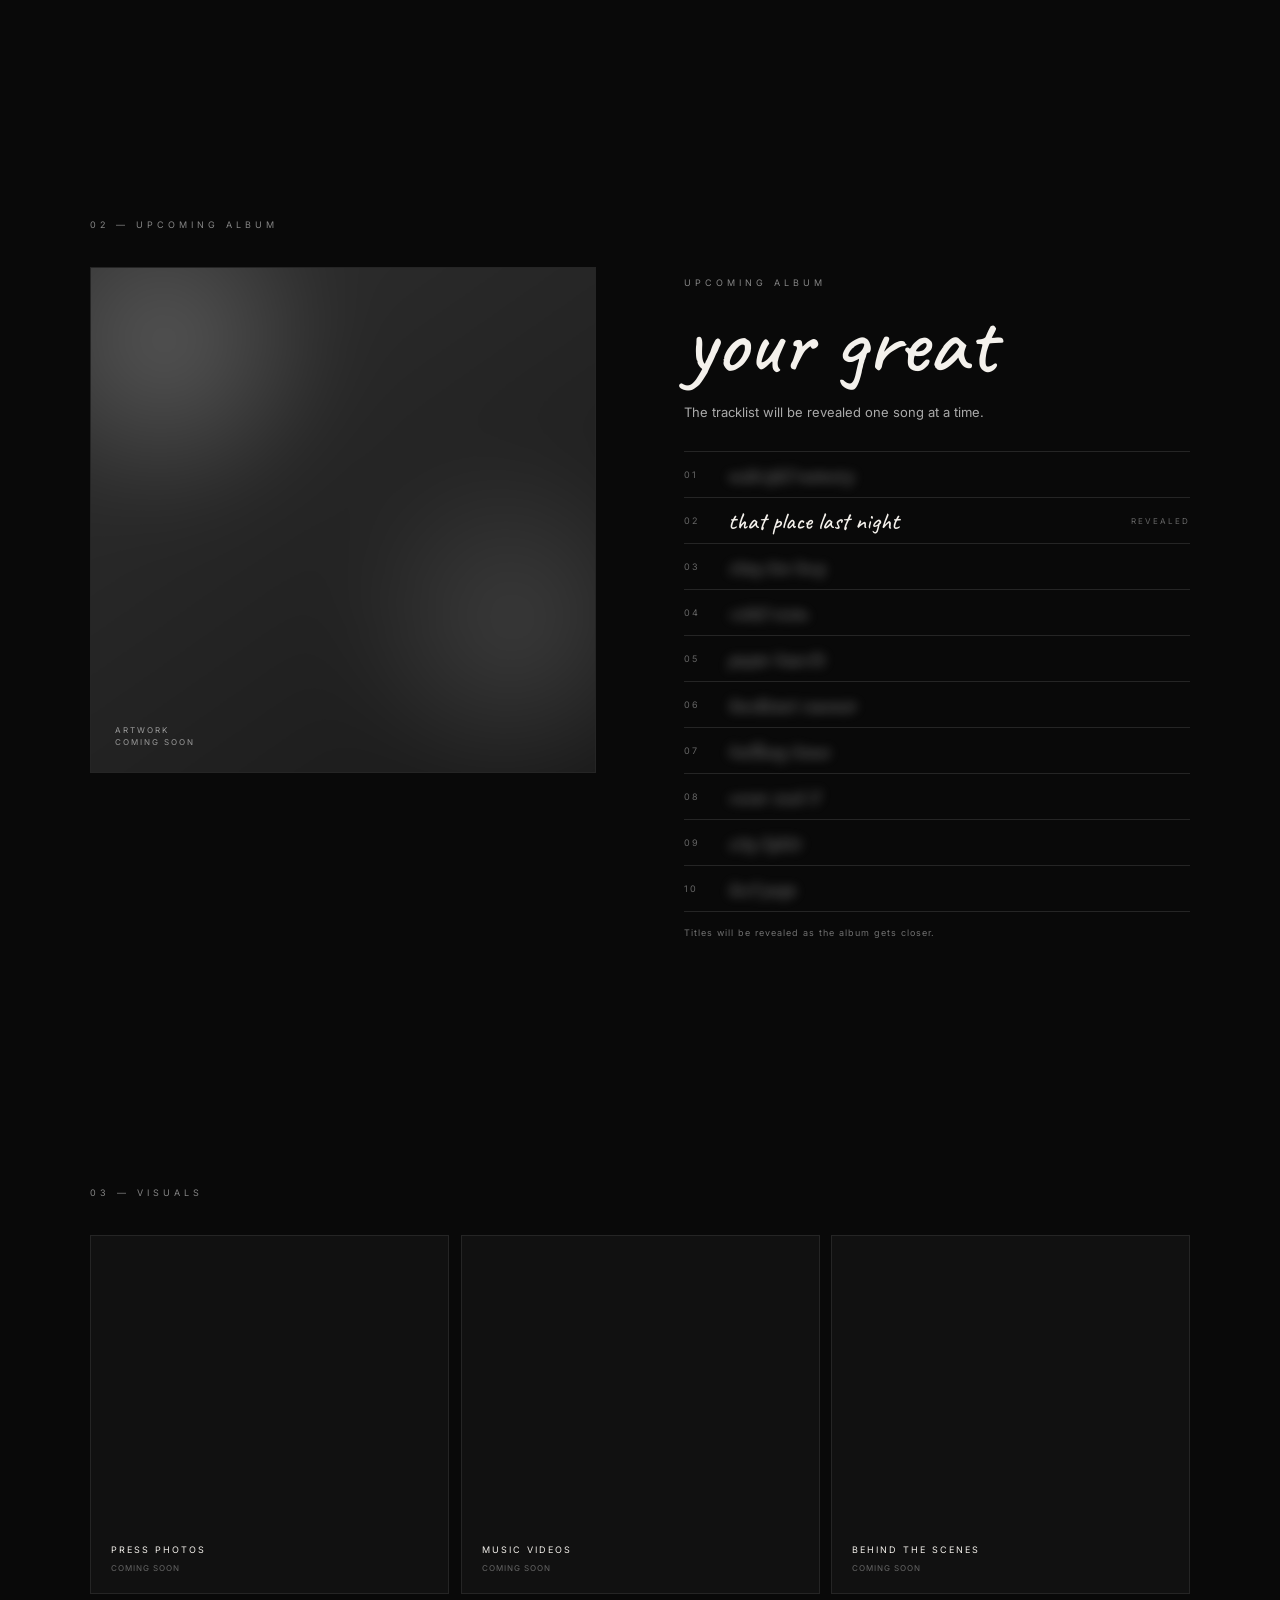
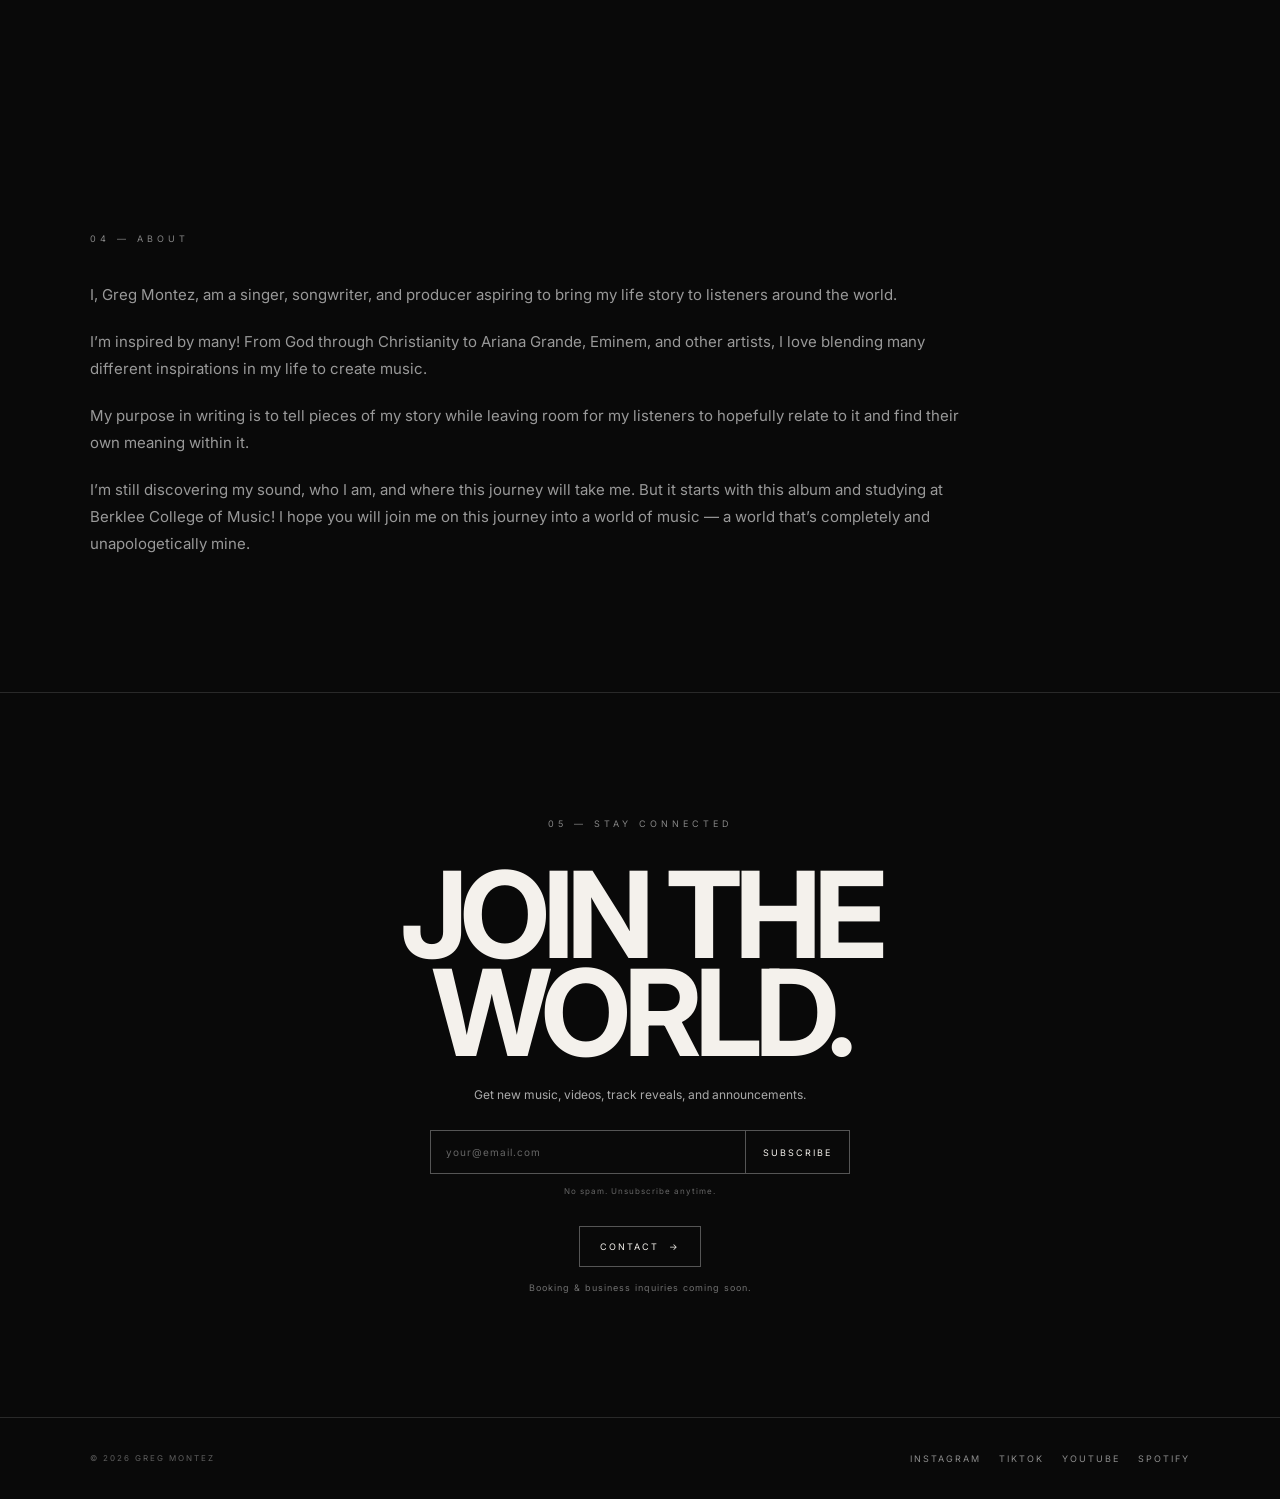
==== commit 3868c9d1: "Add files via upload" ====
--- a/index.html
+++ b/index.html
@@ -10,7 +10,7 @@
 </head><body>
 <header class="nav"><a class="logo" href="#home">GREG MONTEZ</a><button class="menu-toggle" aria-label="Open menu" aria-expanded="false">MENU</button><nav class="nav-links"><a href="#music">Music</a><a href="#visuals">Visuals</a><a href="#about">About</a><a href="#contact">Contact</a></nav></header>
 <main>
-<section id="home" class="hero"><div class="hero-inner reveal"><p class="hero-eyebrow">Singer · Songwriter · Music Engineer</p><h1>GREG<br>MONTEZ</h1><p class="hero-copy">Music for the beautiful moments and the ones that hurt a little.</p><a class="button" href="#music">Enter the world <span>→</span></a></div></section>
+<section id="home" class="hero"><div class="hero-inner reveal"><p class="hero-eyebrow hero-enter hero-enter-1">Singer · Songwriter · Music Engineer</p><h1 class="hero-enter hero-enter-title">GREG<br>MONTEZ</h1><p class="hero-copy hero-enter hero-enter-3">Music for the beautiful moments and the ones that hurt a little.</p><a class="button hero-enter hero-enter-4" href="#music">Enter the world <span>→</span></a></div></section>
 <section id="music" class="section release scroll-reveal"><p class="section-label">01 — Latest Release</p><div class="release-grid"><div class="cover-placeholder"><span class="cover-initials">GM</span><small>ARTWORK<br>COMING SOON</small></div><div class="release-copy"><p class="eyebrow">New Music</p><h2 class="music-title">that place<br>last night</h2><p>Listen to the first single of my debut album! - <span class="music-name">“your great”</span></p><a class="button" href="#" data-coming-soon>Listen now <span>→</span></a><p class="coming-note">Streaming links coming soon.</p></div></div></section>
 
 <section id="album" class="section album-section scroll-reveal">
@@ -27,16 +27,16 @@
     <h2 class="album-title">your great</h2>
     <p class="album-intro">The tracklist will be revealed one song at a time.</p>
     <ol class="tracklist" aria-label="Upcoming album tracklist">
-      <li><span class="track-number">01</span><span class="hidden-track">midnight memory</span></li>
-      <li class="revealed-track"><span class="track-number">02</span><span class="revealed-track-title">that place last night</span><span class="track-status">revealed</span></li>
-      <li><span class="track-number">03</span><span class="hidden-track">stay too long</span></li>
-      <li><span class="track-number">04</span><span class="hidden-track">violet room</span></li>
-      <li><span class="track-number">05</span><span class="hidden-track">paper hearts</span></li>
-      <li><span class="track-number">06</span><span class="hidden-track">backseat summer</span></li>
-      <li><span class="track-number">07</span><span class="hidden-track">halfway home</span></li>
-      <li><span class="track-number">08</span><span class="hidden-track">never said it</span></li>
-      <li><span class="track-number">09</span><span class="hidden-track">city lights</span></li>
-      <li><span class="track-number">10</span><span class="hidden-track">last page</span></li>
+      <li class="track-reveal"><span class="track-number">01</span><span class="hidden-track">midnight memory</span></li>
+      <li class="revealed-track track-reveal"><span class="track-number">02</span><span class="revealed-track-title">that place last night</span><span class="track-status">revealed</span></li>
+      <li class="track-reveal"><span class="track-number">03</span><span class="hidden-track">stay too long</span></li>
+      <li class="track-reveal"><span class="track-number">04</span><span class="hidden-track">violet room</span></li>
+      <li class="track-reveal"><span class="track-number">05</span><span class="hidden-track">paper hearts</span></li>
+      <li class="track-reveal"><span class="track-number">06</span><span class="hidden-track">backseat summer</span></li>
+      <li class="track-reveal"><span class="track-number">07</span><span class="hidden-track">halfway home</span></li>
+      <li class="track-reveal"><span class="track-number">08</span><span class="hidden-track">never said it</span></li>
+      <li class="track-reveal"><span class="track-number">09</span><span class="hidden-track">city lights</span></li>
+      <li class="track-reveal"><span class="track-number">10</span><span class="hidden-track">last page</span></li>
     </ol>
     <p class="coming-note">Titles will be revealed as the album gets closer.</p>
   </div>
--- a/style.css
+++ b/style.css
@@ -331,3 +331,58 @@
     border-top:1px solid #555 !important;
   }
 }
+
+/* v11 cinematic hero entrance */
+.hero-enter{opacity:0;transform:translateY(18px);transition:opacity .9s cubic-bezier(.22,1,.36,1),transform .9s cubic-bezier(.22,1,.36,1);will-change:opacity,transform}
+.hero-enter-title{opacity:0;transform:translateY(28px);filter:blur(5px);transition:opacity 1.15s cubic-bezier(.22,1,.36,1),transform 1.15s cubic-bezier(.22,1,.36,1),filter 1.15s ease}
+body.hero-loaded .hero-enter{opacity:1;transform:translateY(0)}
+body.hero-loaded .hero-enter-title{opacity:1;transform:translateY(0);filter:blur(0)}
+.hero-enter-title{transition-delay:.12s}.hero-enter-1{transition-delay:.42s}.hero-enter-3{transition-delay:.68s}.hero-enter-4{transition-delay:.86s}
+@media (prefers-reduced-motion:reduce){.hero-enter,.hero-enter-title{opacity:1!important;transform:none!important;filter:none!important;transition:none!important}}
+
+
+/* v12 — replay section animations when scrolling both directions */
+.scroll-reveal,
+.stagger-reveal,
+.track-reveal{
+  opacity:0;
+  transform:translateY(22px);
+  transition:opacity .7s cubic-bezier(.22,1,.36,1), transform .7s cubic-bezier(.22,1,.36,1);
+  will-change:opacity,transform;
+}
+.scroll-reveal.is-visible,
+.stagger-reveal.is-visible,
+.track-reveal.is-visible{
+  opacity:1;
+  transform:translateY(0);
+}
+
+/* Mystery tracklist cascades in one row at a time */
+.track-reveal:nth-child(1){transition-delay:.02s}
+.track-reveal:nth-child(2){transition-delay:.07s}
+.track-reveal:nth-child(3){transition-delay:.12s}
+.track-reveal:nth-child(4){transition-delay:.17s}
+.track-reveal:nth-child(5){transition-delay:.22s}
+.track-reveal:nth-child(6){transition-delay:.27s}
+.track-reveal:nth-child(7){transition-delay:.32s}
+.track-reveal:nth-child(8){transition-delay:.37s}
+.track-reveal:nth-child(9){transition-delay:.42s}
+.track-reveal:nth-child(10){transition-delay:.47s}
+
+/* Give the revealed single a tiny extra emphasis */
+.revealed-track.is-visible .revealed-track-title{
+  animation:revealedTrackFocus .8s .12s both;
+}
+@keyframes revealedTrackFocus{
+  from{opacity:.35;filter:blur(3px);letter-spacing:.02em}
+  to{opacity:1;filter:blur(0);letter-spacing:0}
+}
+
+@media (prefers-reduced-motion:reduce){
+  .scroll-reveal,.stagger-reveal,.track-reveal{
+    opacity:1!important;
+    transform:none!important;
+    transition:none!important;
+  }
+  .revealed-track.is-visible .revealed-track-title{animation:none!important}
+}
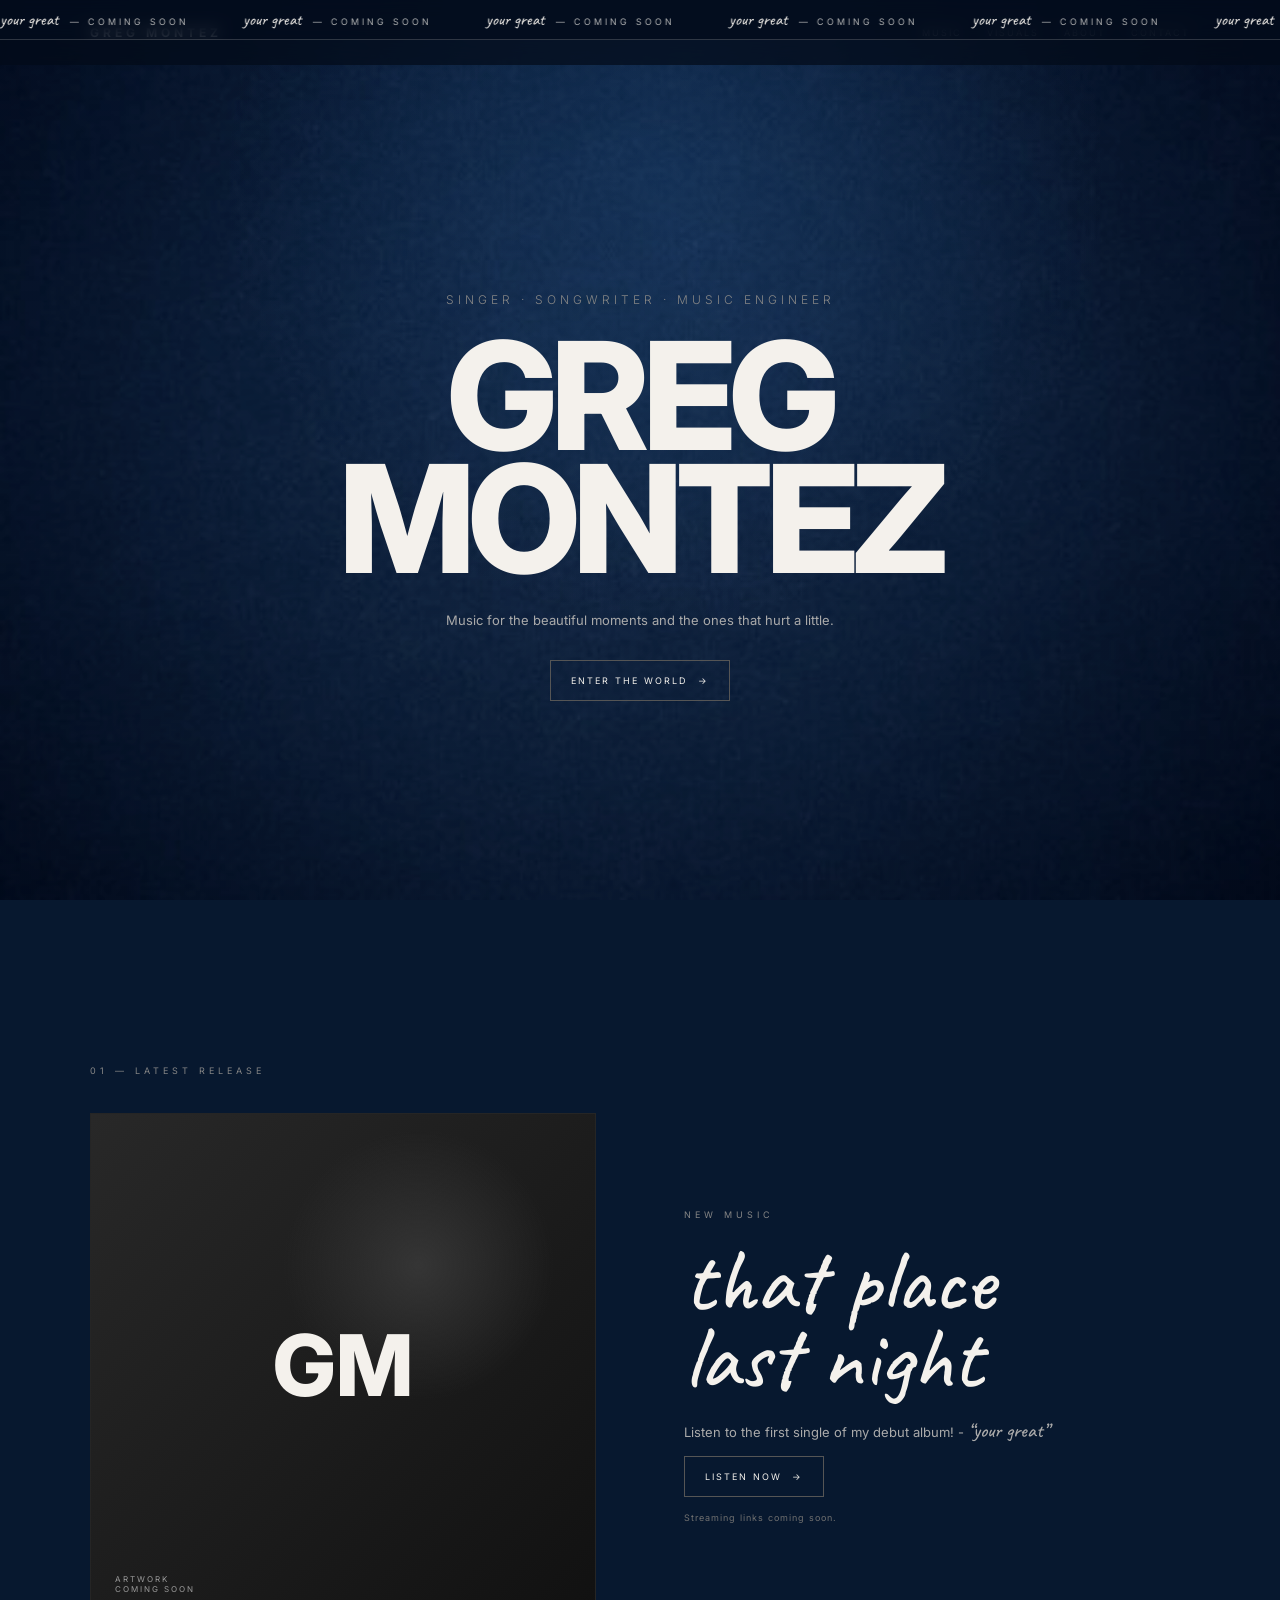
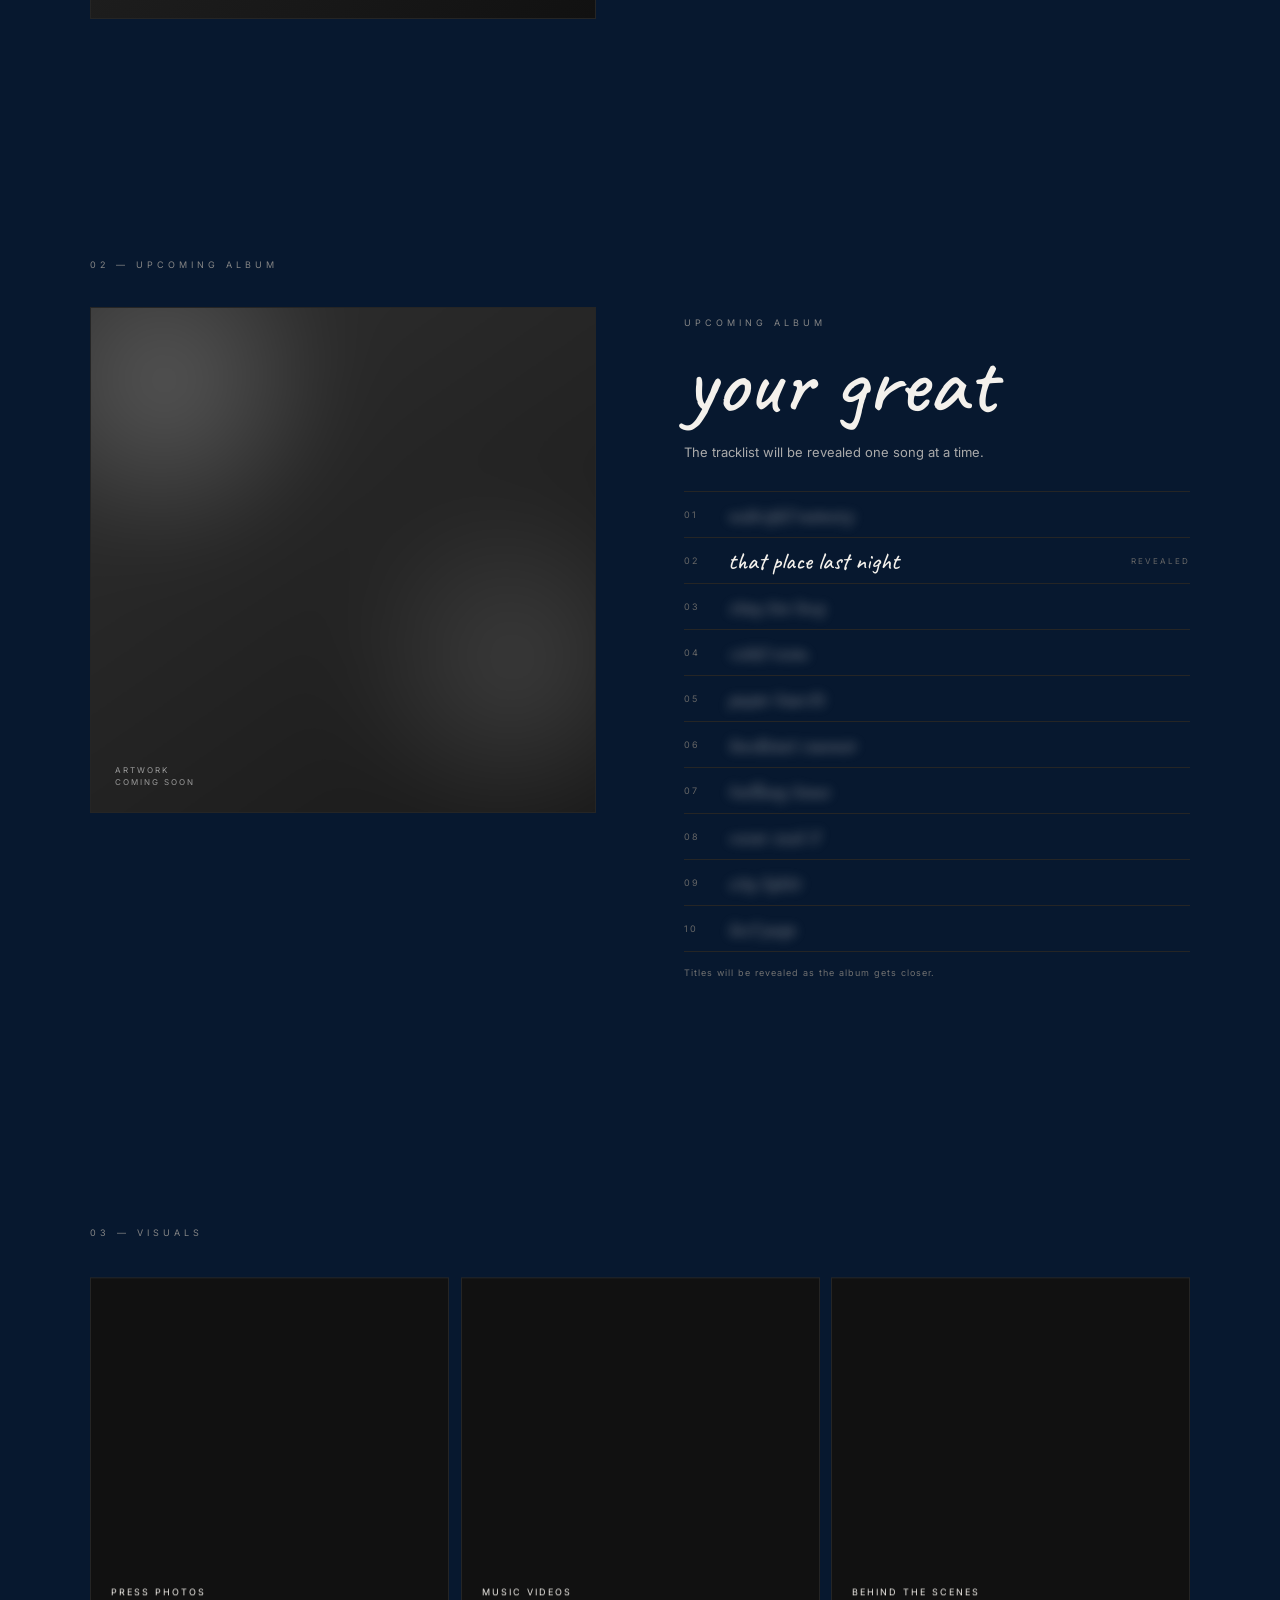
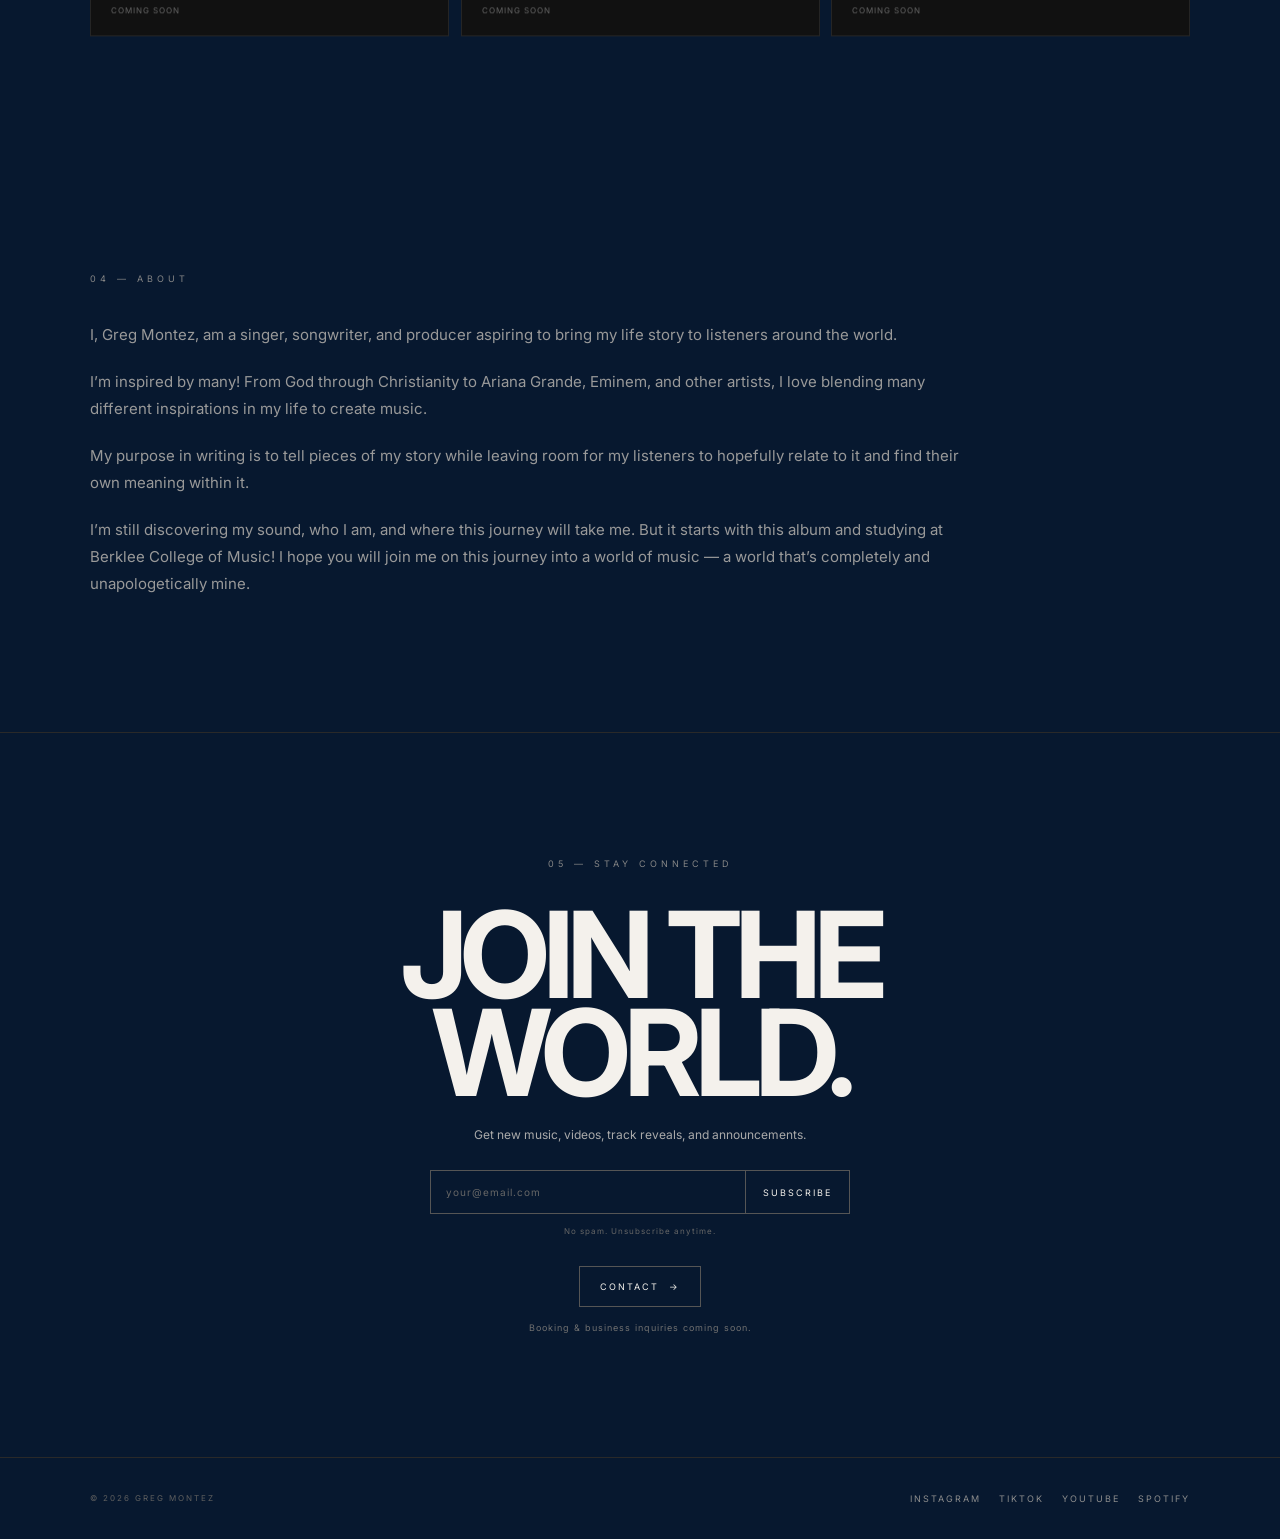
==== commit 8868a5f0: "Add files via upload" ====
--- a/index.html
+++ b/index.html
@@ -8,6 +8,9 @@
 <link href="https://fonts.googleapis.com/css2?family=Caveat:wght@400;500;600;700&family=Inter:wght@300;400;500;600;700;800&display=swap" rel="stylesheet">
 <link rel="stylesheet" href="style.css">
 </head><body>
+<div class="album-marquee"><div class="album-marquee-track">
+<span><em>your great</em> — COMING SOON</span><span><em>your great</em> — COMING SOON</span><span><em>your great</em> — COMING SOON</span><span><em>your great</em> — COMING SOON</span><span><em>your great</em> — COMING SOON</span><span><em>your great</em> — COMING SOON</span>
+</div></div>
 <header class="nav"><a class="logo" href="#home">GREG MONTEZ</a><button class="menu-toggle" aria-label="Open menu" aria-expanded="false">MENU</button><nav class="nav-links"><a href="#music">Music</a><a href="#visuals">Visuals</a><a href="#about">About</a><a href="#contact">Contact</a></nav></header>
 <main>
 <section id="home" class="hero"><div class="hero-inner reveal"><p class="hero-eyebrow hero-enter hero-enter-1">Singer · Songwriter · Music Engineer</p><h1 class="hero-enter hero-enter-title">GREG<br>MONTEZ</h1><p class="hero-copy hero-enter hero-enter-3">Music for the beautiful moments and the ones that hurt a little.</p><a class="button hero-enter hero-enter-4" href="#music">Enter the world <span>→</span></a></div></section>
--- a/style.css
+++ b/style.css
@@ -386,3 +386,185 @@
   }
   .revealed-track.is-visible .revealed-track-title{animation:none!important}
 }
+
+
+/* v16 — robust blue background using the root GitHub image */
+html, body{
+  background:#07182f !important;
+}
+body{
+  position:relative;
+  min-height:100%;
+  isolation:isolate;
+}
+body::before{
+  content:"";
+  position:fixed;
+  inset:0;
+  z-index:-2;
+  background-image:url("blue-texture-bg.jpg");
+  background-size:cover;
+  background-position:center center;
+  background-repeat:no-repeat;
+  opacity:.92;
+}
+body::after{
+  content:"";
+  position:fixed;
+  inset:0;
+  z-index:-1;
+  pointer-events:none;
+  background:
+    radial-gradient(circle at 52% 20%, rgba(43,108,179,.20), transparent 45%),
+    linear-gradient(rgba(2,10,24,.18), rgba(1,7,18,.32));
+}
+.hero,.section,.release,.album-section,.about,.contact,main{
+  background:transparent !important;
+}
+.nav{
+  background:rgba(4,12,26,.72) !important;
+}
+
+@media(max-width:700px){
+  body::before{
+    position:absolute;
+    background-size:auto 100vh;
+    background-position:center top;
+  }
+}
+
+
+/* v17 — Visual cards pop/expand on hover */
+.visual-grid{
+  overflow:visible;
+}
+
+.visual-card{
+  position:relative;
+  z-index:1;
+  transform:translateY(0) scale(1);
+  transform-origin:center;
+  transition:
+    transform .32s cubic-bezier(.22,1,.36,1),
+    border-color .32s ease,
+    background-color .32s ease,
+    box-shadow .32s ease !important;
+}
+
+.visual-card:hover{
+  z-index:10;
+  transform:translateY(-10px) scale(1.055);
+  border-color:rgba(244,241,236,.48);
+  background:rgba(18,31,52,.78);
+  box-shadow:0 18px 45px rgba(0,0,0,.30);
+}
+
+.visual-card span,
+.visual-card small{
+  transition:transform .32s cubic-bezier(.22,1,.36,1), color .32s ease;
+}
+
+.visual-card:hover span{
+  transform:translateY(-3px);
+  color:#f4f1ec;
+}
+
+.visual-card:hover small{
+  transform:translateY(-2px);
+  color:#9b9b9b;
+}
+
+@media (hover:none){
+  .visual-card:hover{
+    transform:none;
+    box-shadow:none;
+  }
+}
+
+@media (prefers-reduced-motion:reduce){
+  .visual-card,
+  .visual-card span,
+  .visual-card small{
+    transition:none !important;
+  }
+  .visual-card:hover{
+    transform:none !important;
+  }
+}
+
+
+/* v18 — FIX visual hover conflict with scroll-reveal transform */
+.visual-card.stagger-reveal{
+  transform:translateY(22px) scale(1) !important;
+}
+
+.visual-card.stagger-reveal.is-visible{
+  transform:translateY(0) scale(1) !important;
+}
+
+/* This must come AFTER the scroll animation rules */
+.visual-card.stagger-reveal.is-visible:hover{
+  z-index:20 !important;
+  transform:translateY(-12px) scale(1.07) !important;
+  border-color:rgba(244,241,236,.65) !important;
+  background:rgba(23,42,70,.88) !important;
+  box-shadow:0 24px 55px rgba(0,0,0,.42) !important;
+}
+
+.visual-card.stagger-reveal.is-visible:hover span{
+  transform:translateY(-4px) scale(1.03) !important;
+  color:#fff !important;
+}
+
+.visual-card.stagger-reveal.is-visible:hover small{
+  transform:translateY(-3px) !important;
+  color:#aaa !important;
+}
+
+/* Make the effect unmistakable */
+.visual-card{
+  cursor:pointer;
+  overflow:visible !important;
+}
+
+.visual-grid{
+  overflow:visible !important;
+  position:relative;
+  z-index:2;
+}
+
+@media (hover:none){
+  .visual-card.stagger-reveal.is-visible:hover{
+    transform:translateY(0) scale(1) !important;
+    box-shadow:none !important;
+  }
+}
+
+
+/* v19 — force visual-card pop with JS class */
+.visual-card.visual-pop{
+  z-index:50 !important;
+  transform:translateY(-14px) scale(1.09) !important;
+  border-color:rgba(244,241,236,.75) !important;
+  background:rgba(26,48,80,.94) !important;
+  box-shadow:0 28px 65px rgba(0,0,0,.48) !important;
+}
+
+.visual-card.visual-pop span{
+  transform:translateY(-5px) scale(1.04) !important;
+  color:#fff !important;
+}
+
+.visual-card.visual-pop small{
+  transform:translateY(-3px) !important;
+  color:#b7b7b7 !important;
+}
+
+/* v20 moving your great banner */
+.album-marquee{width:100%;overflow:hidden;border-bottom:1px solid rgba(244,241,236,.18);background:rgba(4,13,29,.74);backdrop-filter:blur(8px);-webkit-backdrop-filter:blur(8px);padding:9px 0;position:relative;z-index:100}
+.album-marquee-track{display:flex;width:max-content;gap:54px;white-space:nowrap;animation:albumTickerRight 22s linear infinite;will-change:transform}
+.album-marquee-track span{color:rgba(244,241,236,.72);font-size:9px;font-weight:400;letter-spacing:3px;text-transform:uppercase}
+.album-marquee-track em{font-family:"Caveat",cursive;font-style:normal;font-size:17px;letter-spacing:0;text-transform:none;color:#f4f1ec;margin-right:5px}
+.album-marquee:hover .album-marquee-track{animation-play-state:paused}
+@keyframes albumTickerRight{from{transform:translateX(-33.333%)}to{transform:translateX(0)}}
+@media(prefers-reduced-motion:reduce){.album-marquee-track{animation:none}}
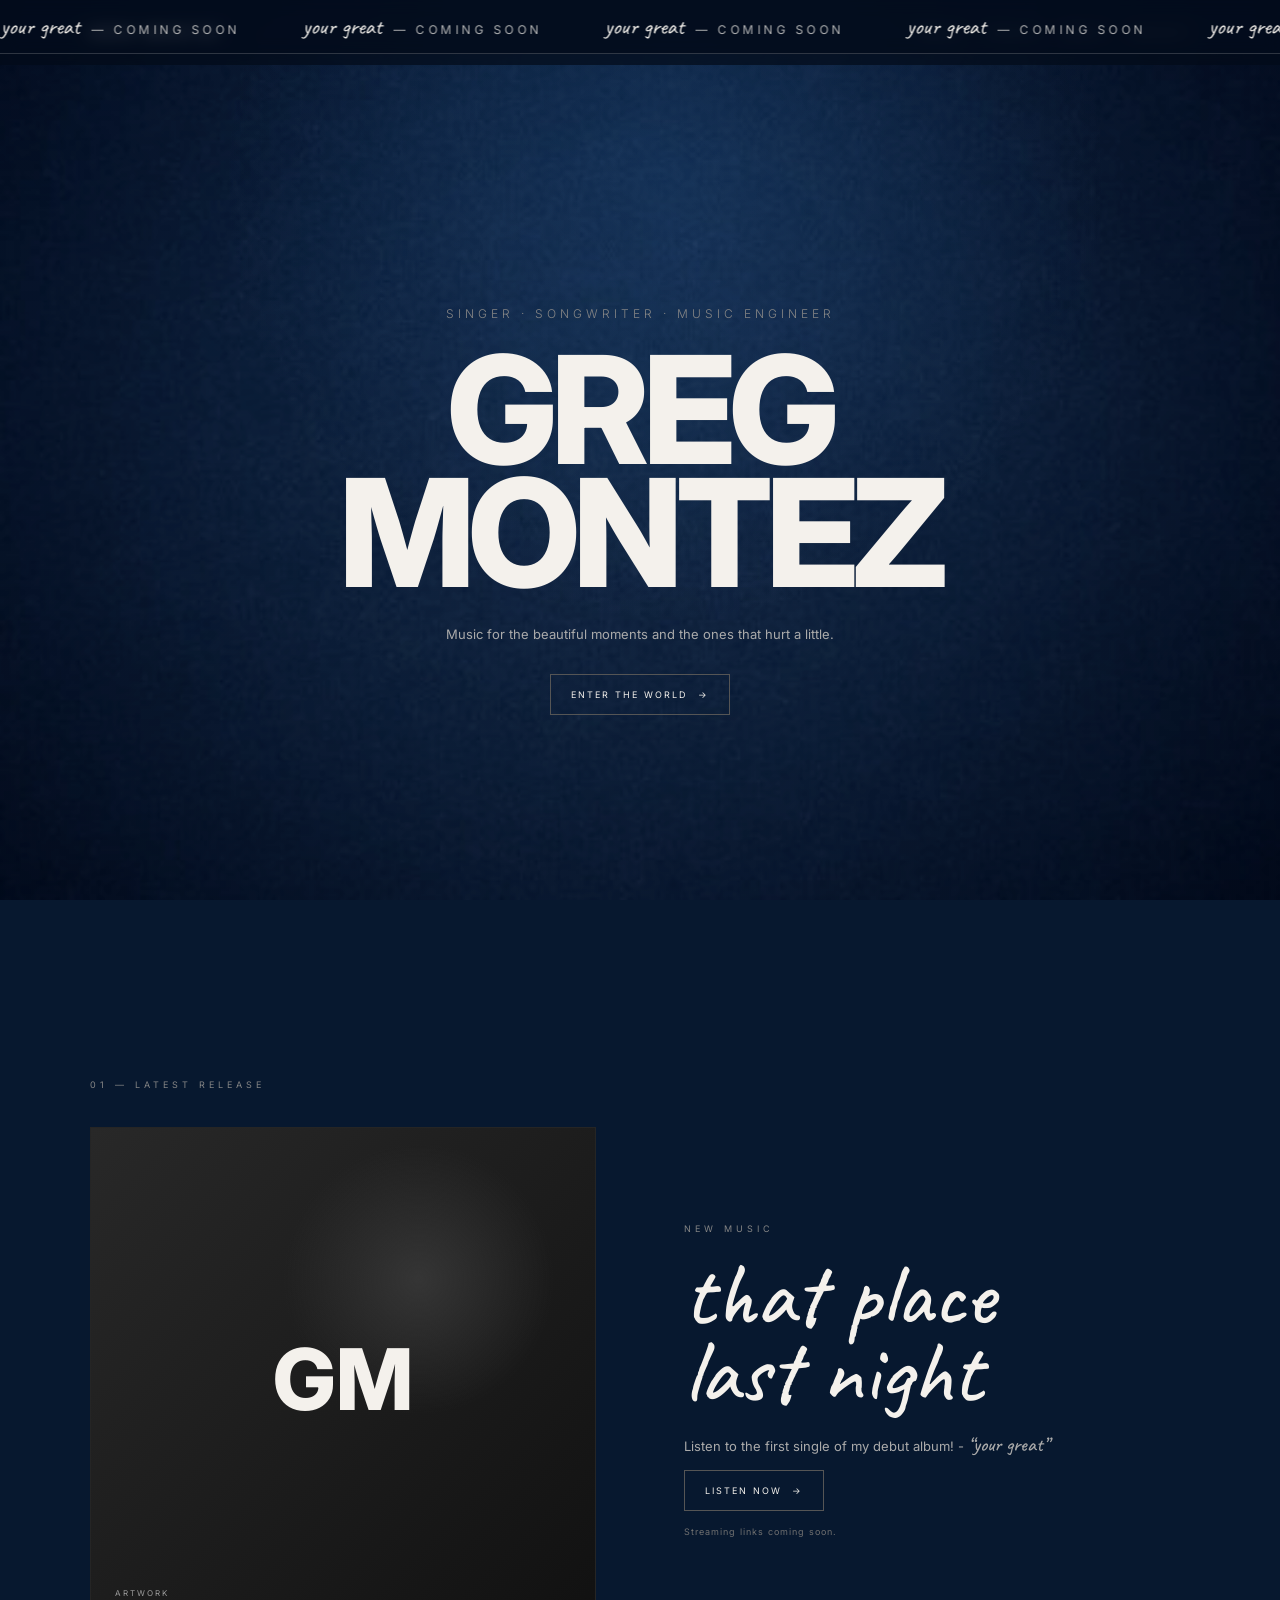
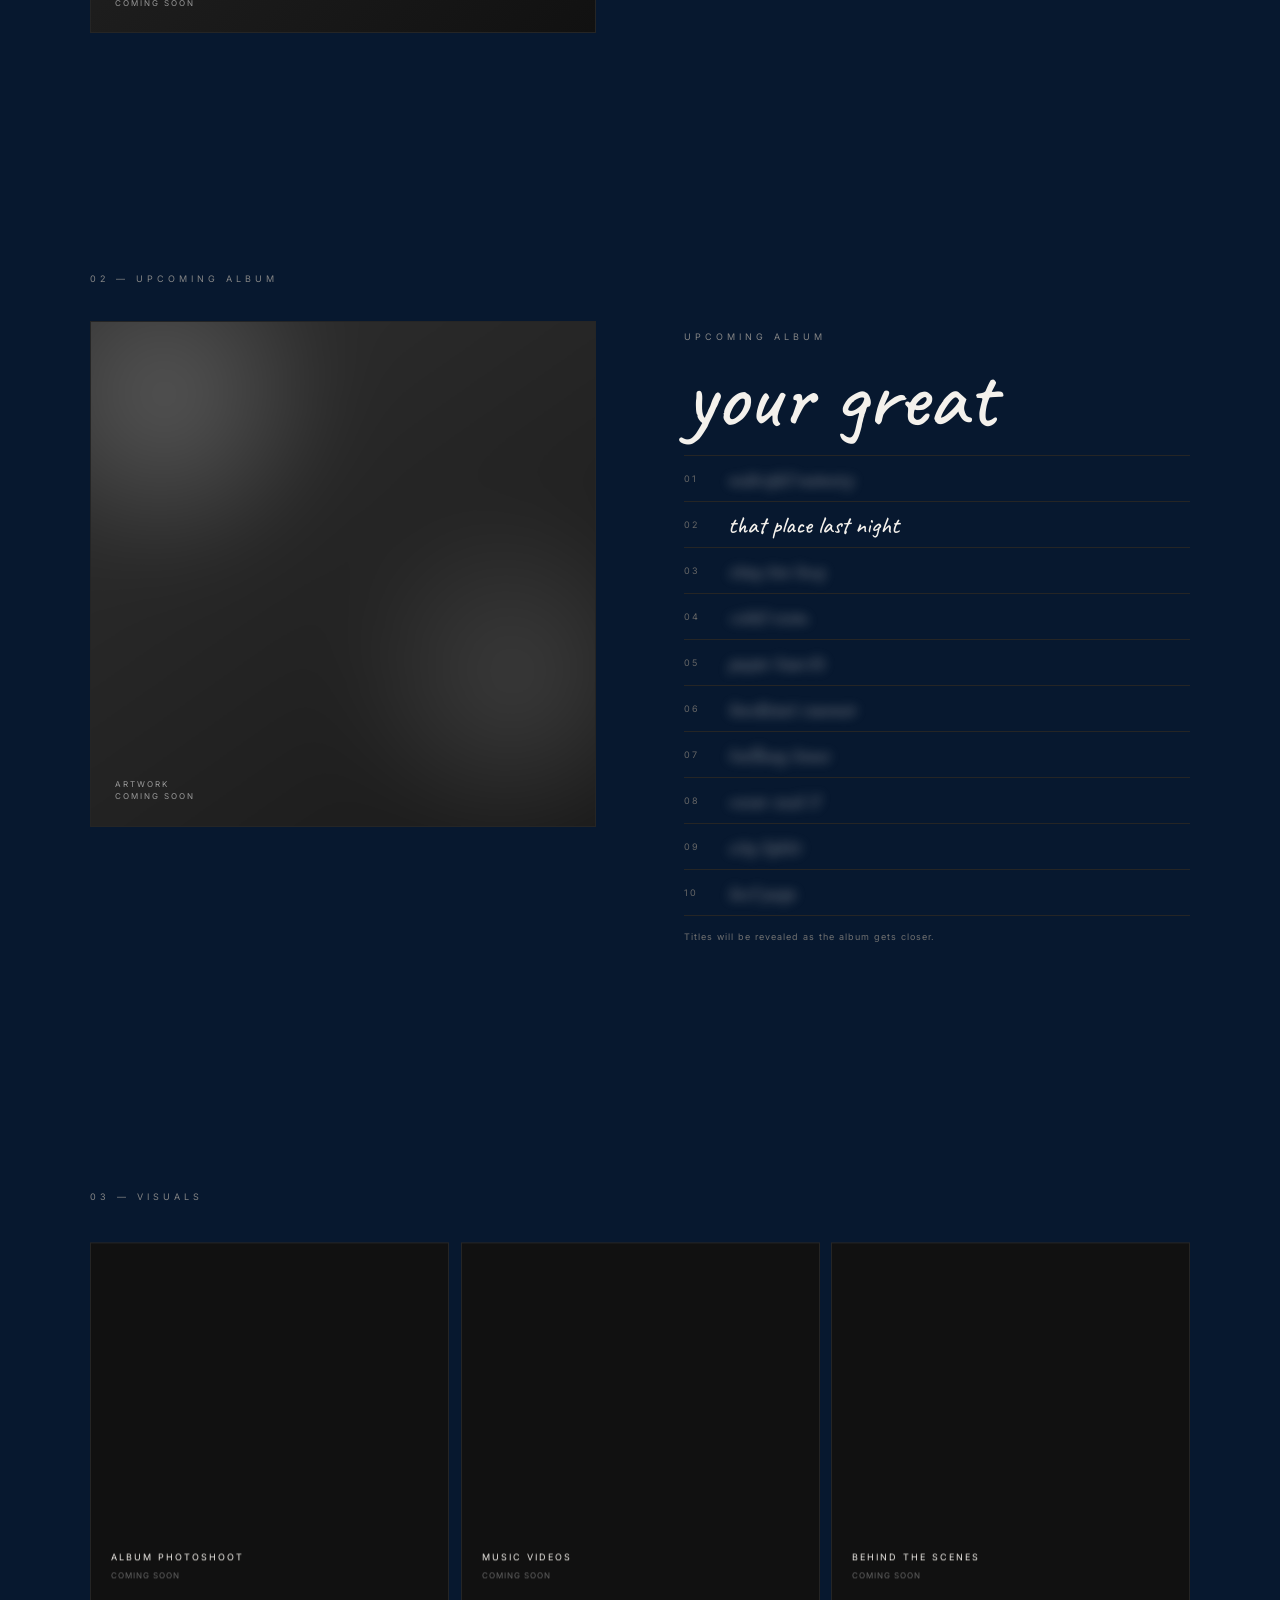
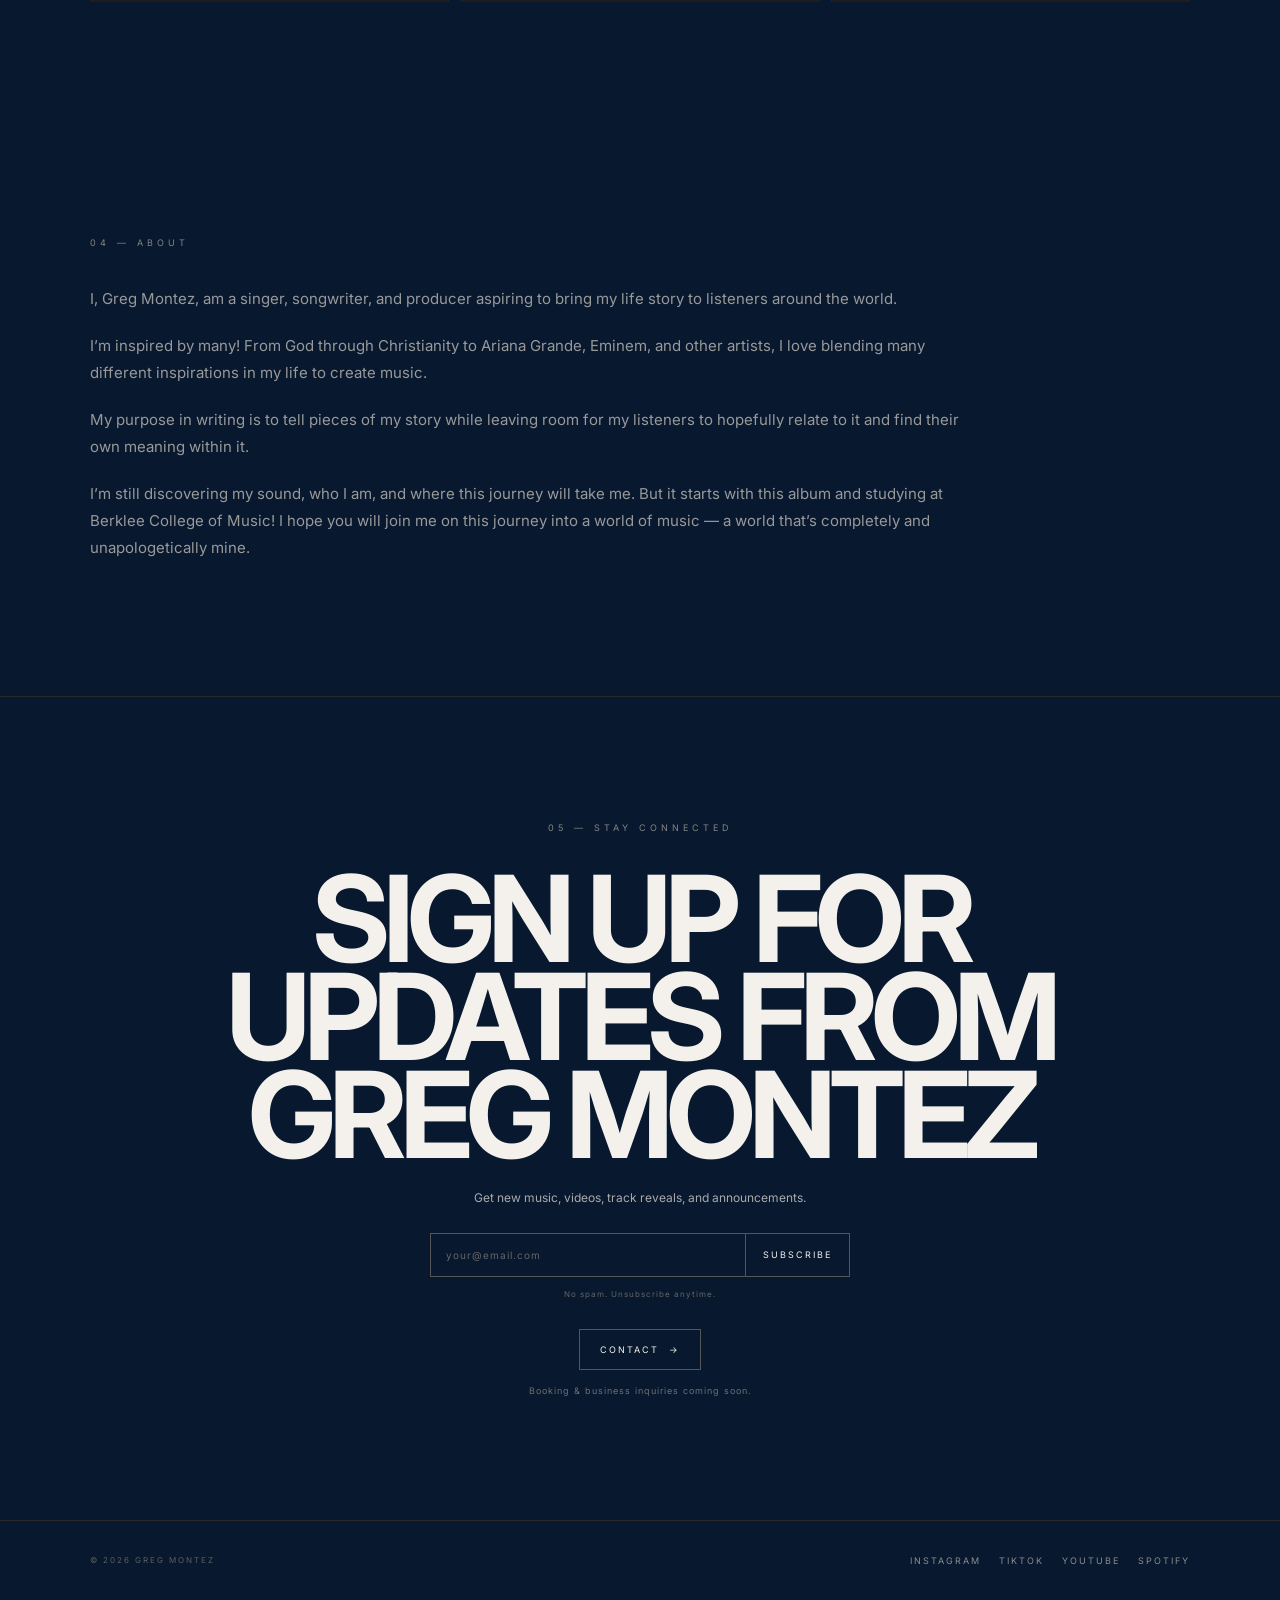
==== commit eba2bb4b: "Add files via upload" ====
--- a/index.html
+++ b/index.html
@@ -28,10 +28,10 @@
   <div class="album-details">
     <p class="eyebrow">Upcoming Album</p>
     <h2 class="album-title">your great</h2>
-    <p class="album-intro">The tracklist will be revealed one song at a time.</p>
+    
     <ol class="tracklist" aria-label="Upcoming album tracklist">
       <li class="track-reveal"><span class="track-number">01</span><span class="hidden-track">midnight memory</span></li>
-      <li class="revealed-track track-reveal"><span class="track-number">02</span><span class="revealed-track-title">that place last night</span><span class="track-status">revealed</span></li>
+      <li class="revealed-track track-reveal"><span class="track-number">02</span><span class="revealed-track-title">that place last night</span></li>
       <li class="track-reveal"><span class="track-number">03</span><span class="hidden-track">stay too long</span></li>
       <li class="track-reveal"><span class="track-number">04</span><span class="hidden-track">violet room</span></li>
       <li class="track-reveal"><span class="track-number">05</span><span class="hidden-track">paper hearts</span></li>
@@ -46,14 +46,14 @@
 </div>
 </section>
 
-<section id="visuals" class="section scroll-reveal"><p class="section-label">03 — Visuals</p><div class="visual-grid"><a class="visual-card stagger-reveal" href="#" data-coming-soon><span>Press Photos</span><small>Coming soon</small></a><a class="visual-card stagger-reveal" href="#" data-coming-soon><span>Music Videos</span><small>Coming soon</small></a><a class="visual-card stagger-reveal" href="#" data-coming-soon><span>Behind The Scenes</span><small>Coming soon</small></a></div></section>
+<section id="visuals" class="section scroll-reveal"><p class="section-label">03 — Visuals</p><div class="visual-grid"><a class="visual-card stagger-reveal" href="#" data-coming-soon><span>Album Photoshoot</span><small>Coming soon</small></a><a class="visual-card stagger-reveal" href="#" data-coming-soon><span>Music Videos</span><small>Coming soon</small></a><a class="visual-card stagger-reveal" href="#" data-coming-soon><span>Behind The Scenes</span><small>Coming soon</small></a></div></section>
 <section id="about" class="section about scroll-reveal"><p class="section-label">04 — About</p><div class="about-copy">
 <p>I, Greg Montez, am a singer, songwriter, and producer aspiring to bring my life story to listeners around the world.</p>
 <p>I’m inspired by many! From God through Christianity to Ariana Grande, Eminem, and other artists, I love blending many different inspirations in my life to create music.</p>
 <p>My purpose in writing is to tell pieces of my story while leaving room for my listeners to hopefully relate to it and find their own meaning within it.</p>
 <p>I’m still discovering my sound, who I am, and where this journey will take me. But it starts with this album and studying at Berklee College of Music! I hope you will join me on this journey into a world of music — a world that’s completely and unapologetically mine.</p>
 </div></section>
-<section id="contact" class="section contact scroll-reveal"><p class="section-label">05 — Stay Connected</p><h2>JOIN THE<br>WORLD.</h2><p>Get new music, videos, track reveals, and announcements.</p><div class="kit-signup">
+<section id="contact" class="section contact scroll-reveal"><p class="section-label">05 — Stay Connected</p><h2>SIGN UP FOR<br>UPDATES FROM<br>GREG MONTEZ</h2><p>Get new music, videos, track reveals, and announcements.</p><div class="kit-signup">
 <form action="https://app.kit.com/forms/9789017/subscriptions"
       class="signup real-signup"
       method="post">
--- a/style.css
+++ b/style.css
@@ -568,3 +568,20 @@
 .album-marquee:hover .album-marquee-track{animation-play-state:paused}
 @keyframes albumTickerRight{from{transform:translateX(-33.333%)}to{transform:translateX(0)}}
 @media(prefers-reduced-motion:reduce){.album-marquee-track{animation:none}}
+
+
+/* v21 — faster, larger album ticker */
+.album-marquee{
+  padding:12px 0 !important;
+}
+.album-marquee-track{
+  animation-duration:14s !important;
+  gap:62px !important;
+}
+.album-marquee-track span{
+  font-size:12px !important;
+  letter-spacing:3.5px !important;
+}
+.album-marquee-track em{
+  font-size:23px !important;
+}
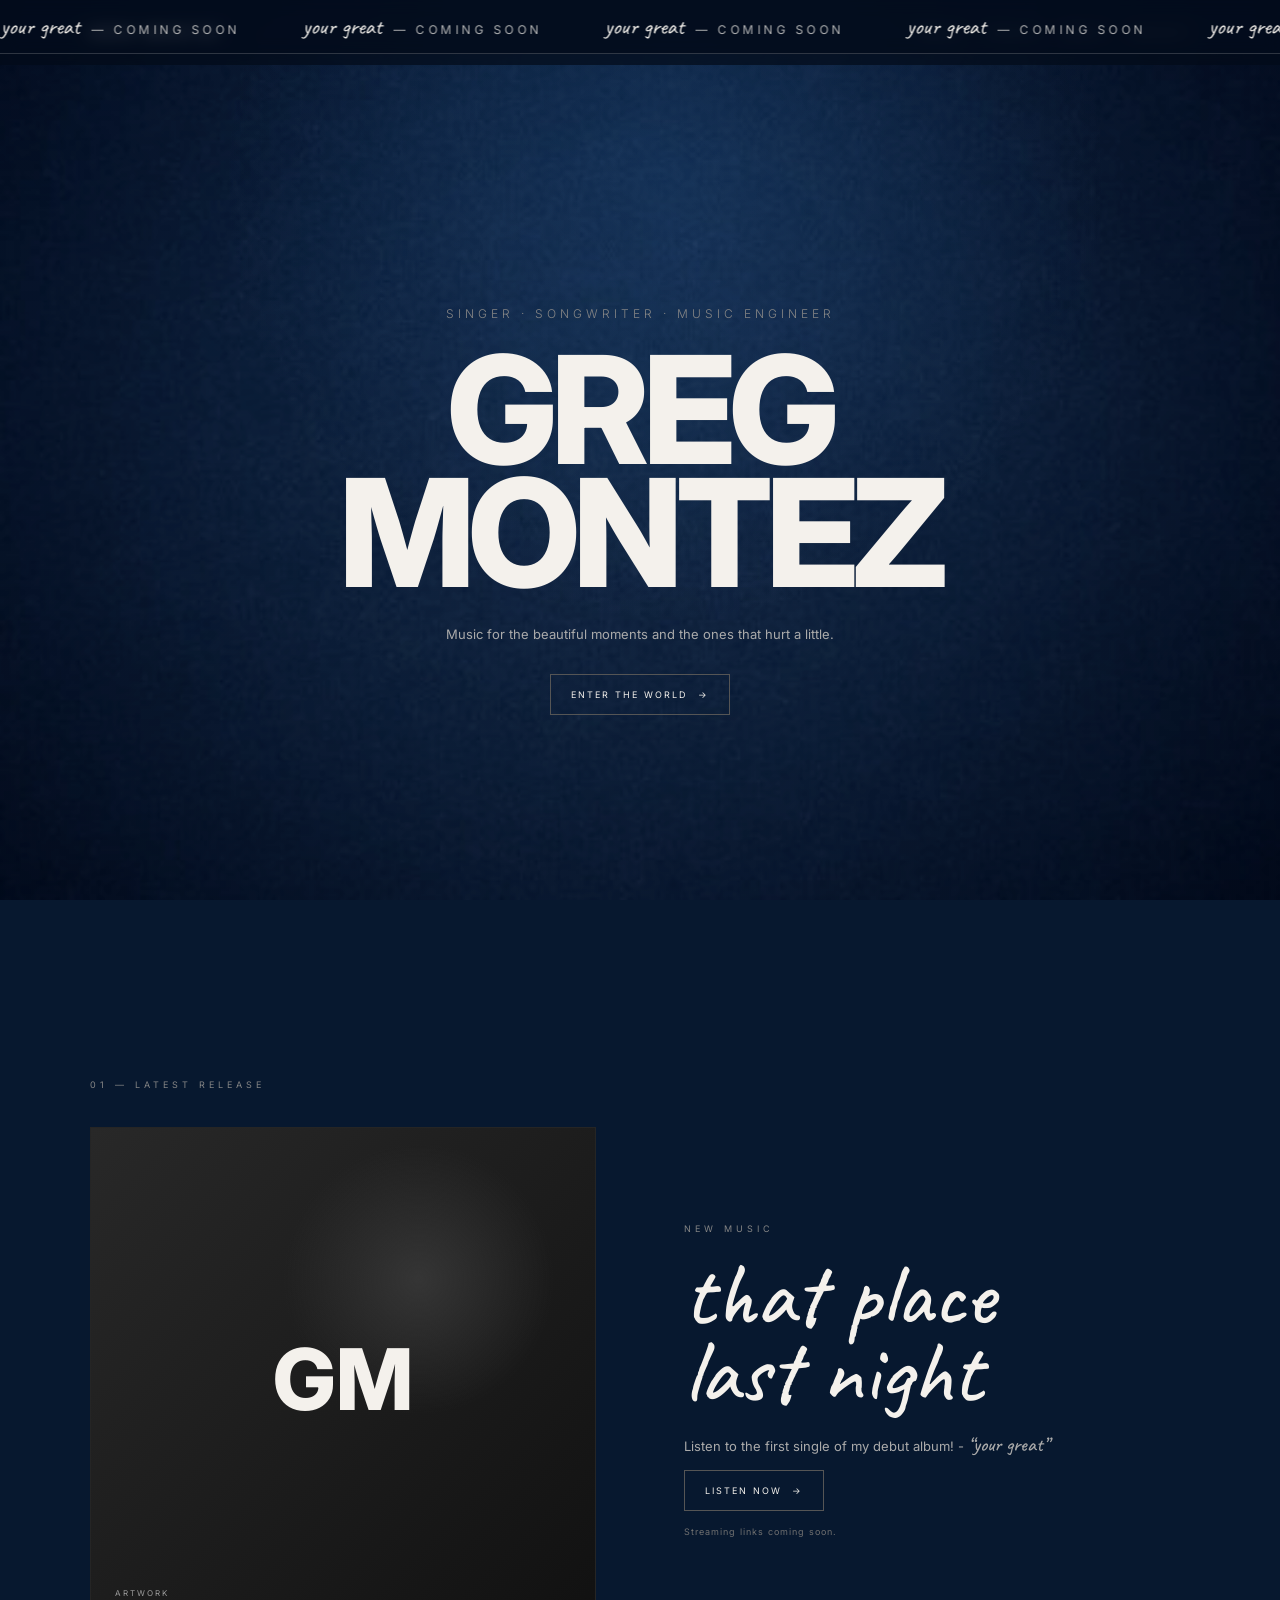
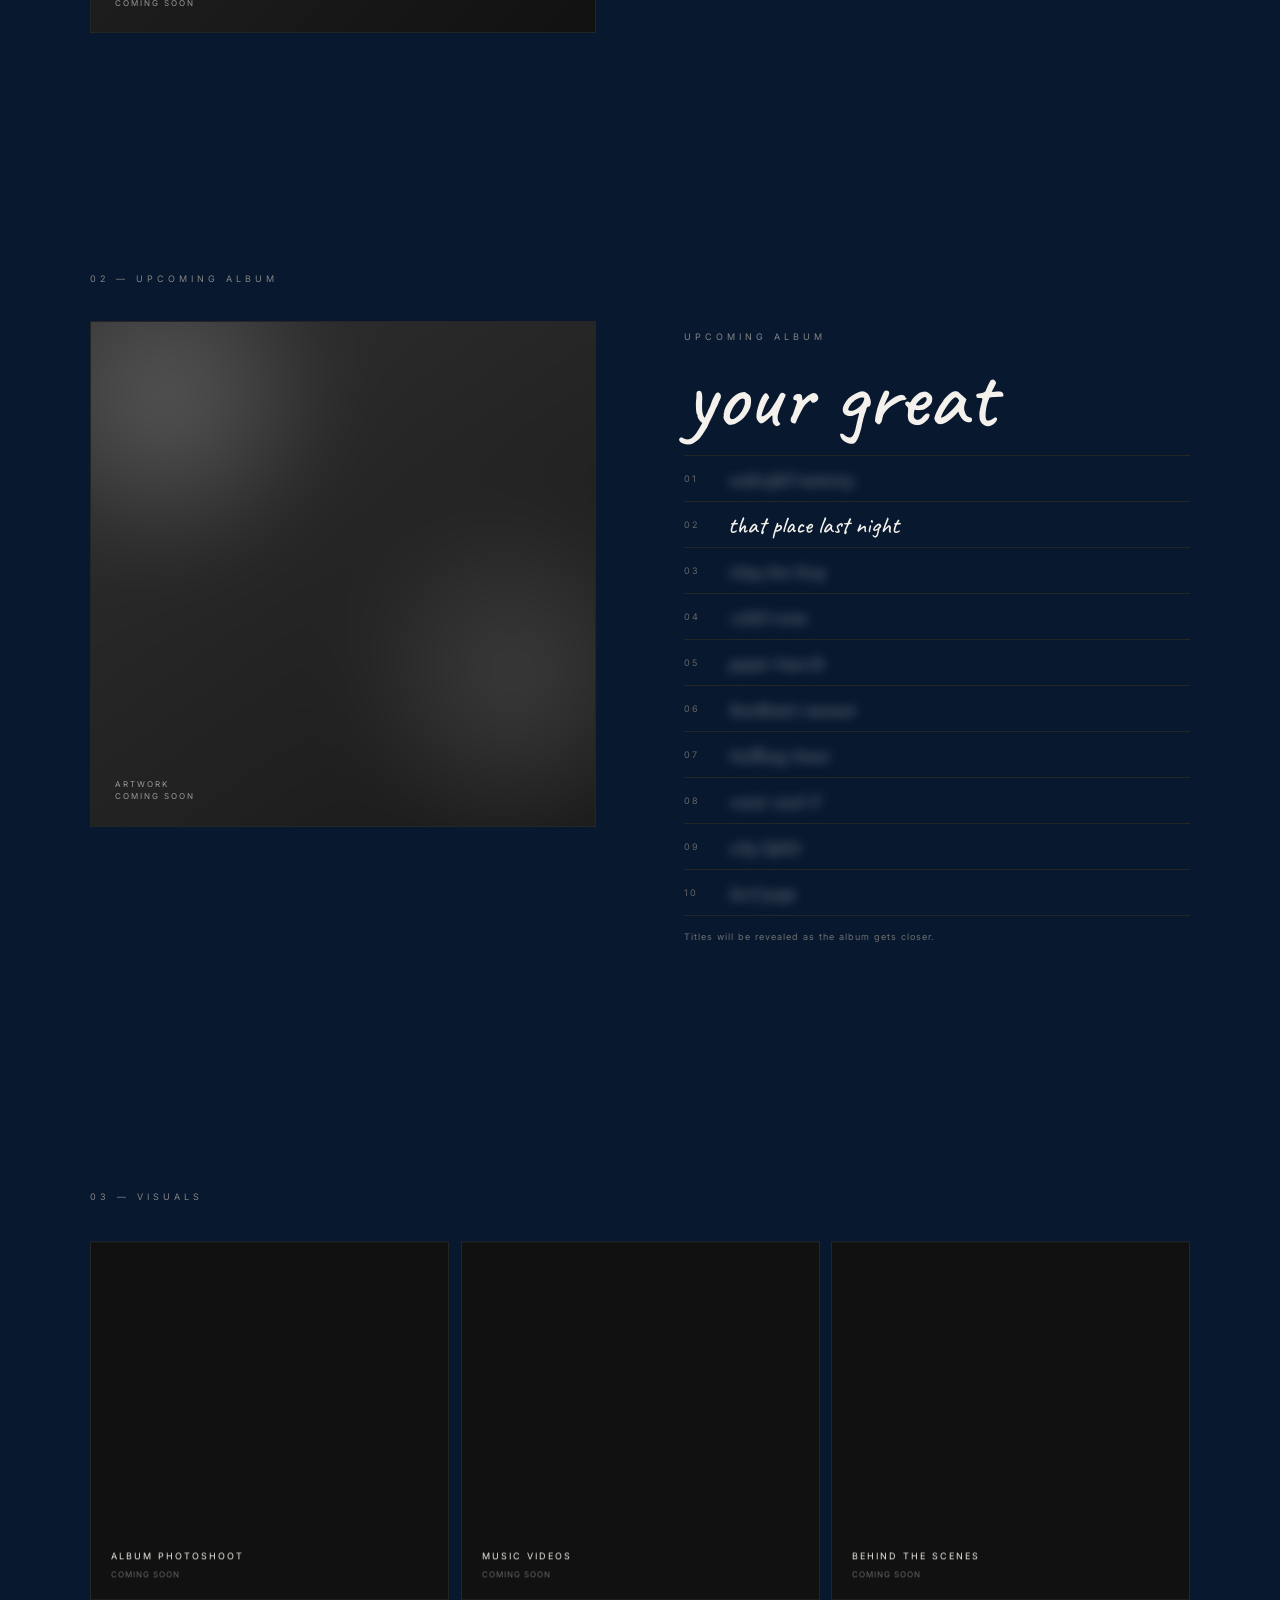
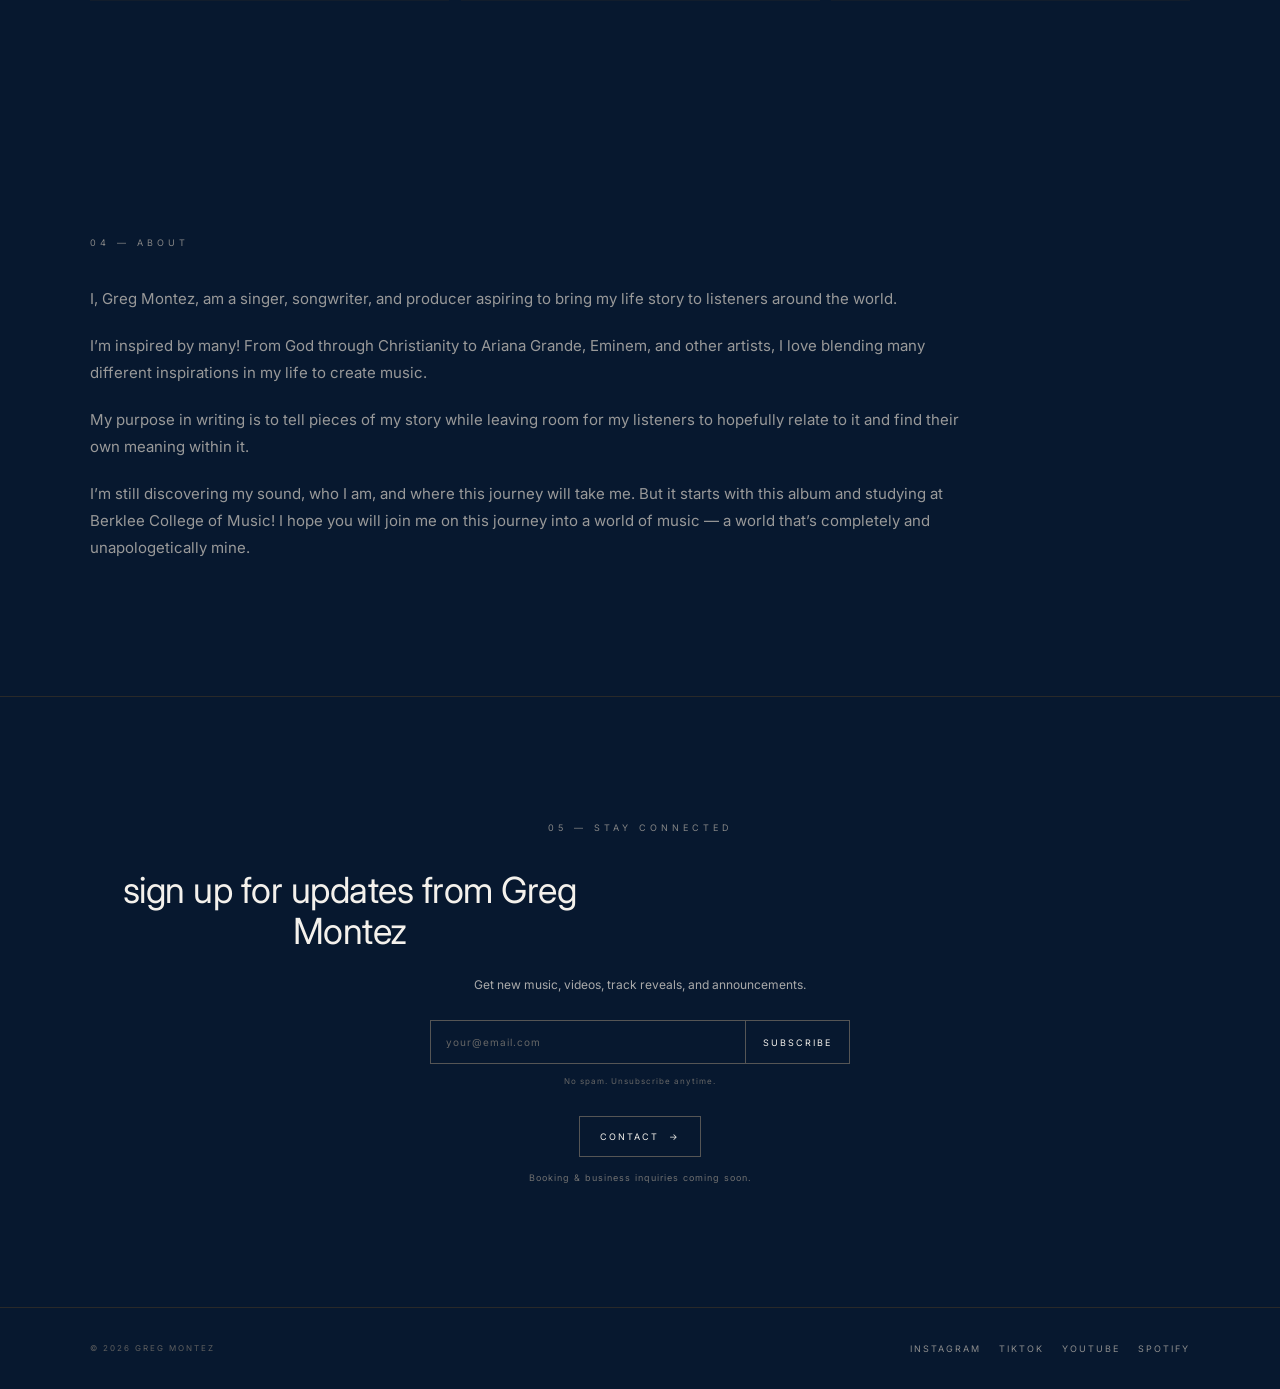
==== commit 483d8499: "Add files via upload" ====
--- a/index.html
+++ b/index.html
@@ -53,7 +53,7 @@
 <p>My purpose in writing is to tell pieces of my story while leaving room for my listeners to hopefully relate to it and find their own meaning within it.</p>
 <p>I’m still discovering my sound, who I am, and where this journey will take me. But it starts with this album and studying at Berklee College of Music! I hope you will join me on this journey into a world of music — a world that’s completely and unapologetically mine.</p>
 </div></section>
-<section id="contact" class="section contact scroll-reveal"><p class="section-label">05 — Stay Connected</p><h2>SIGN UP FOR<br>UPDATES FROM<br>GREG MONTEZ</h2><p>Get new music, videos, track reveals, and announcements.</p><div class="kit-signup">
+<section id="contact" class="section contact scroll-reveal"><p class="section-label">05 — Stay Connected</p><h2 class="signup-heading">sign up for updates from Greg Montez</h2><p>Get new music, videos, track reveals, and announcements.</p><div class="kit-signup">
 <form action="https://app.kit.com/forms/9789017/subscriptions"
       class="signup real-signup"
       method="post">
--- a/style.css
+++ b/style.css
@@ -585,3 +585,14 @@
 .album-marquee-track em{
   font-size:23px !important;
 }
+
+
+/* v23 — softer newsletter heading */
+.signup-heading{
+  font-size:clamp(22px,3vw,36px) !important;
+  line-height:1.15 !important;
+  letter-spacing:-.5px !important;
+  font-weight:400 !important;
+  text-transform:none !important;
+  max-width:520px;
+}
